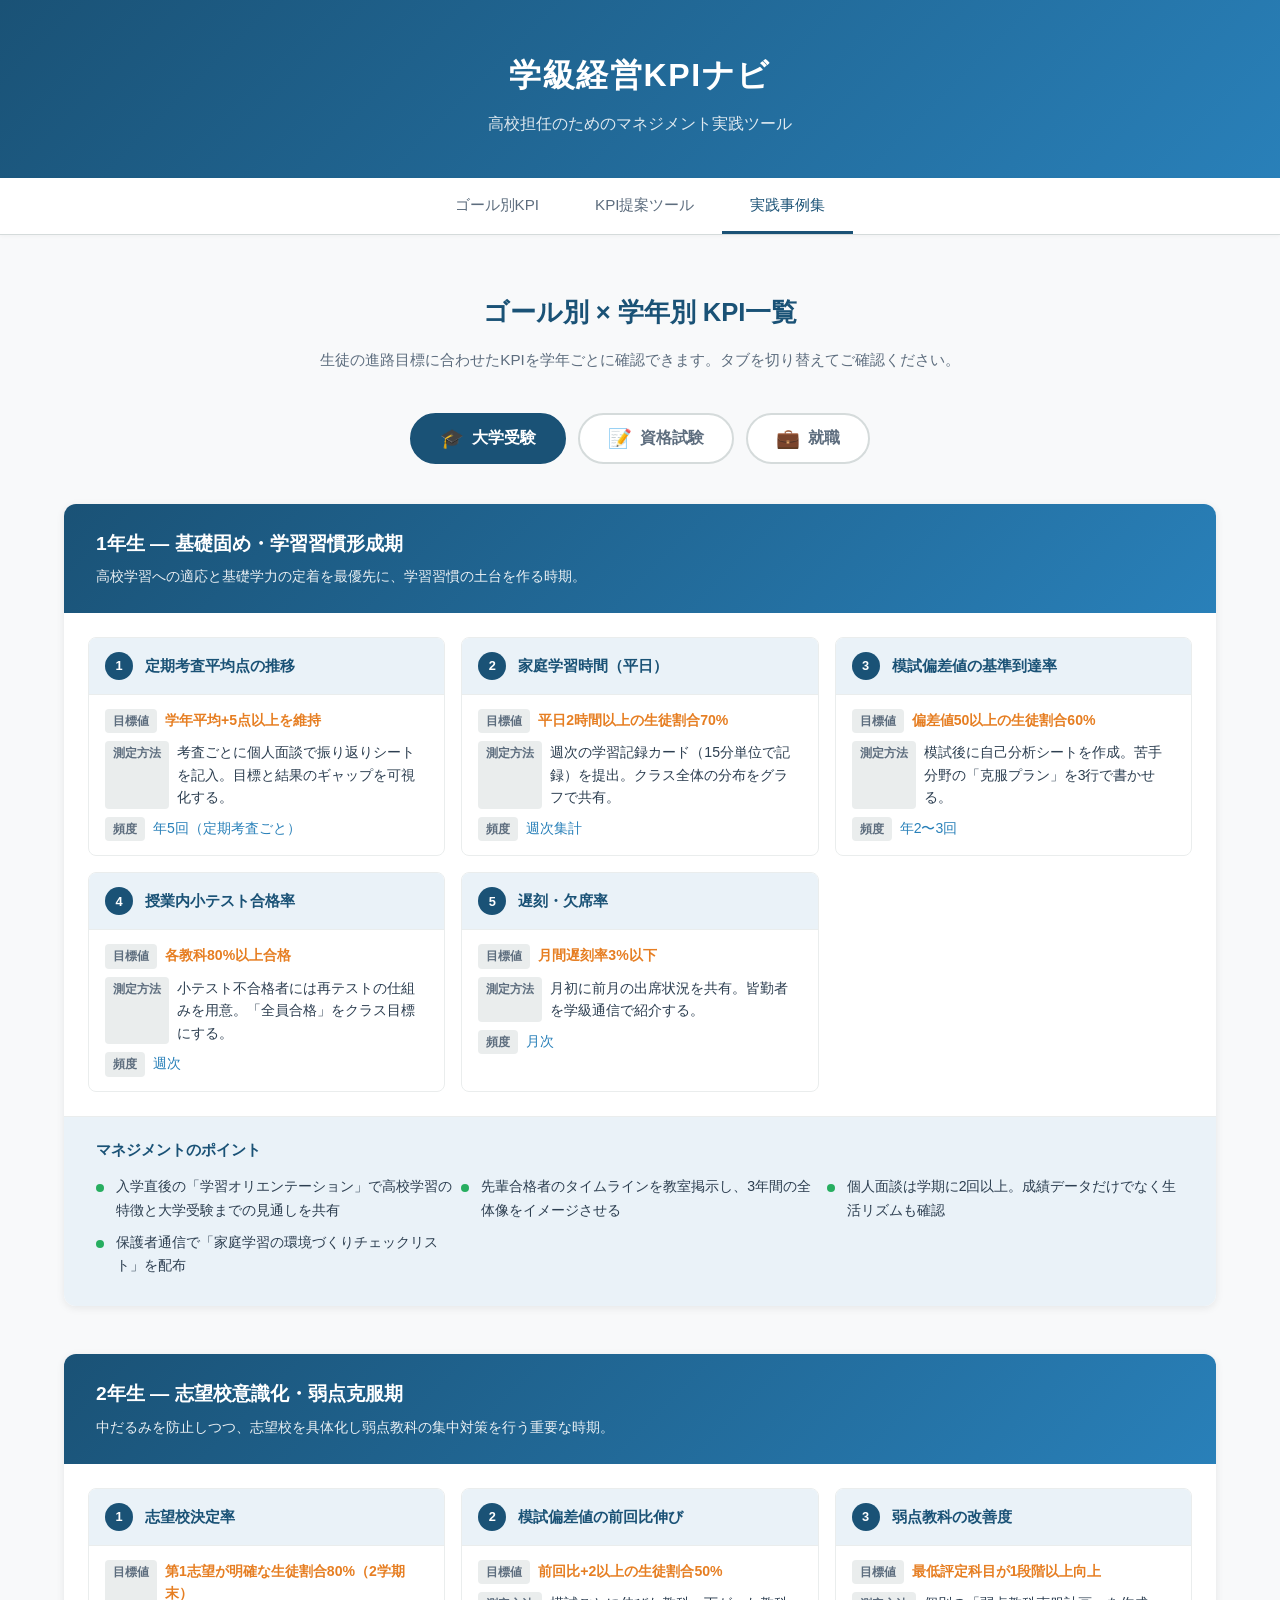
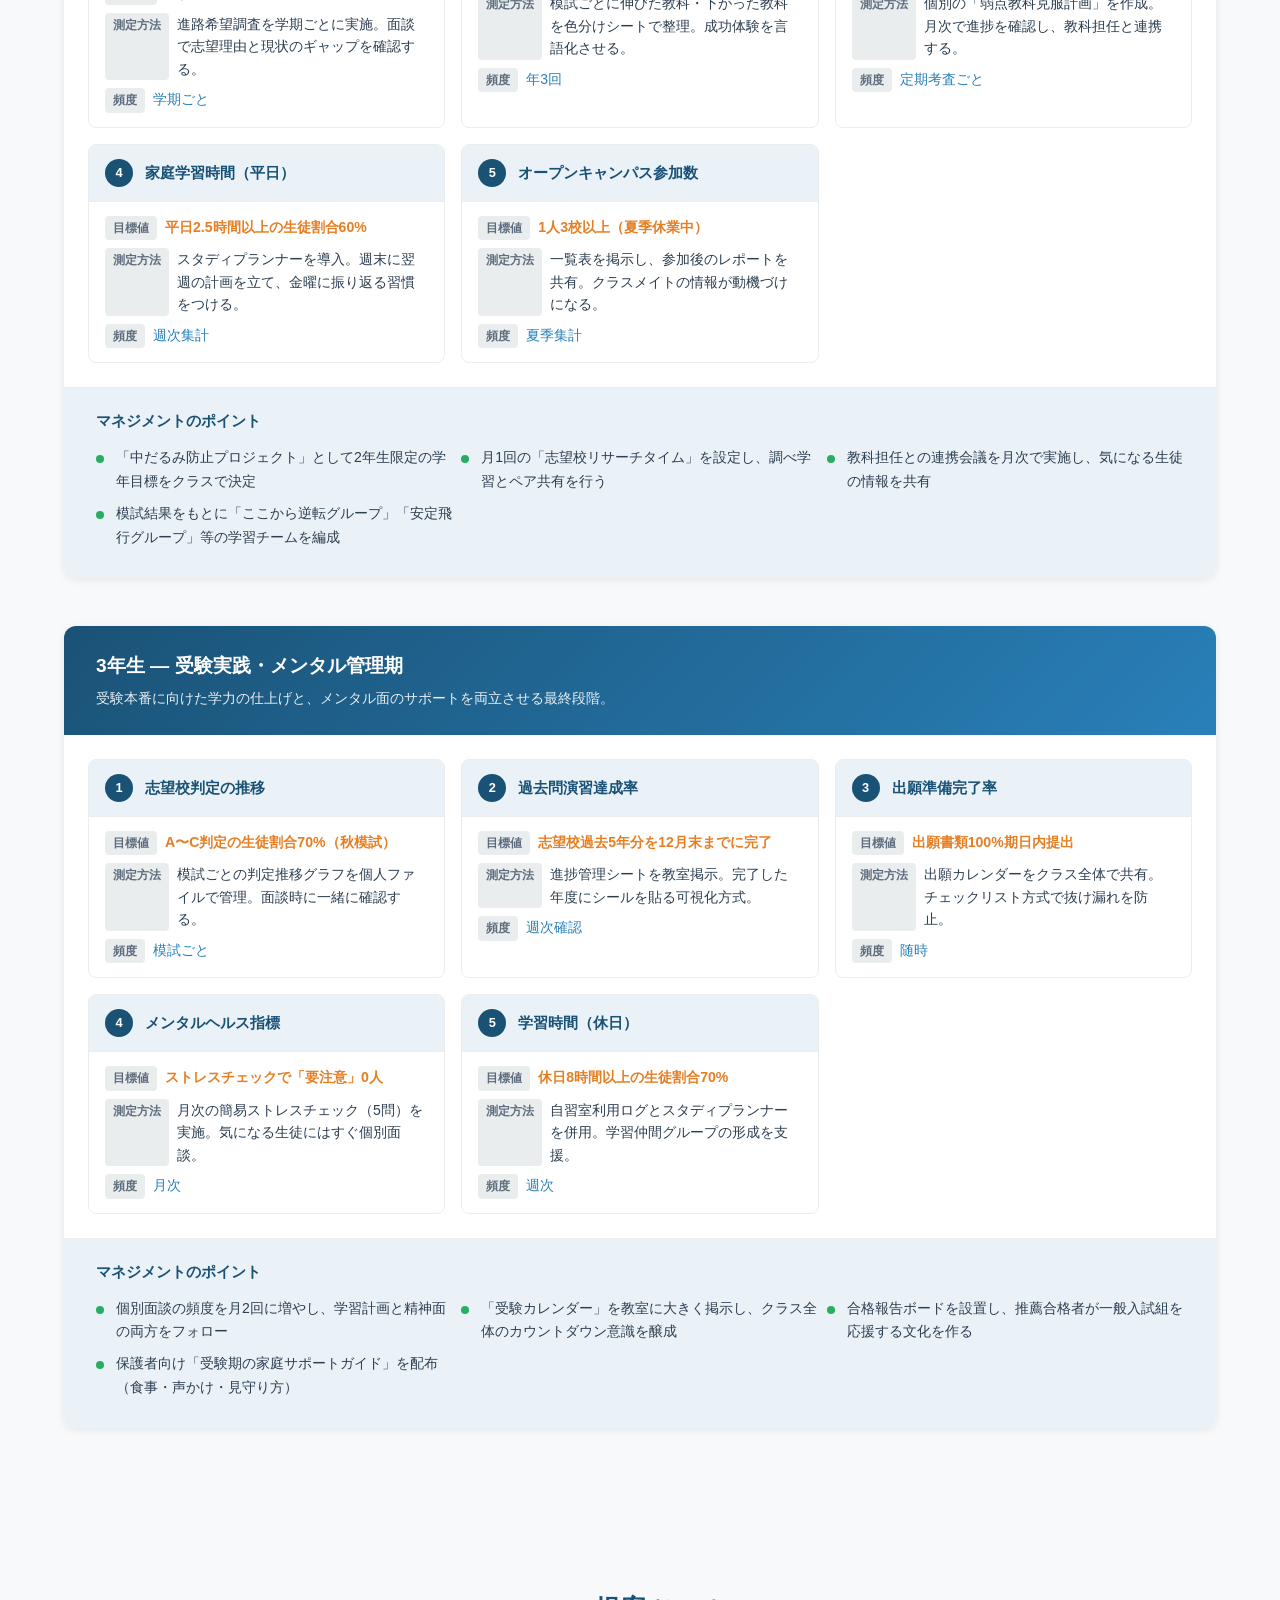
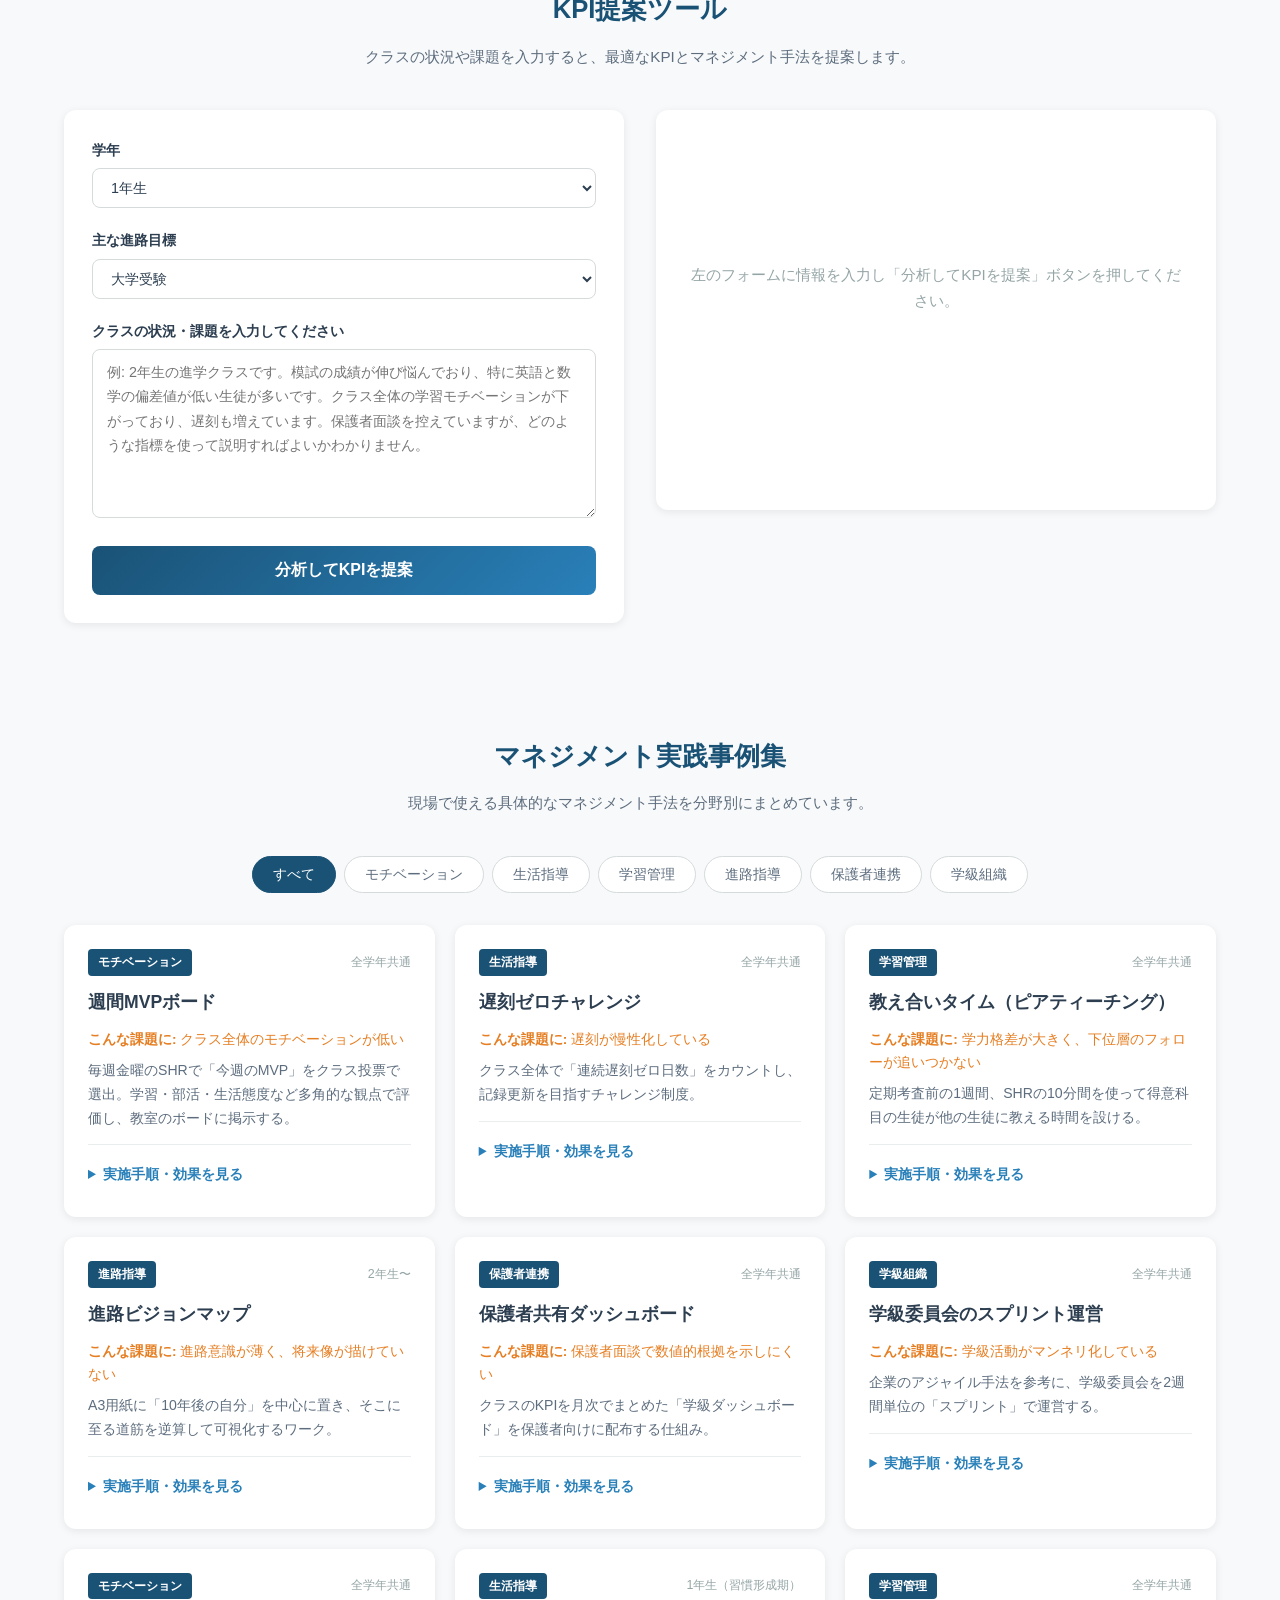
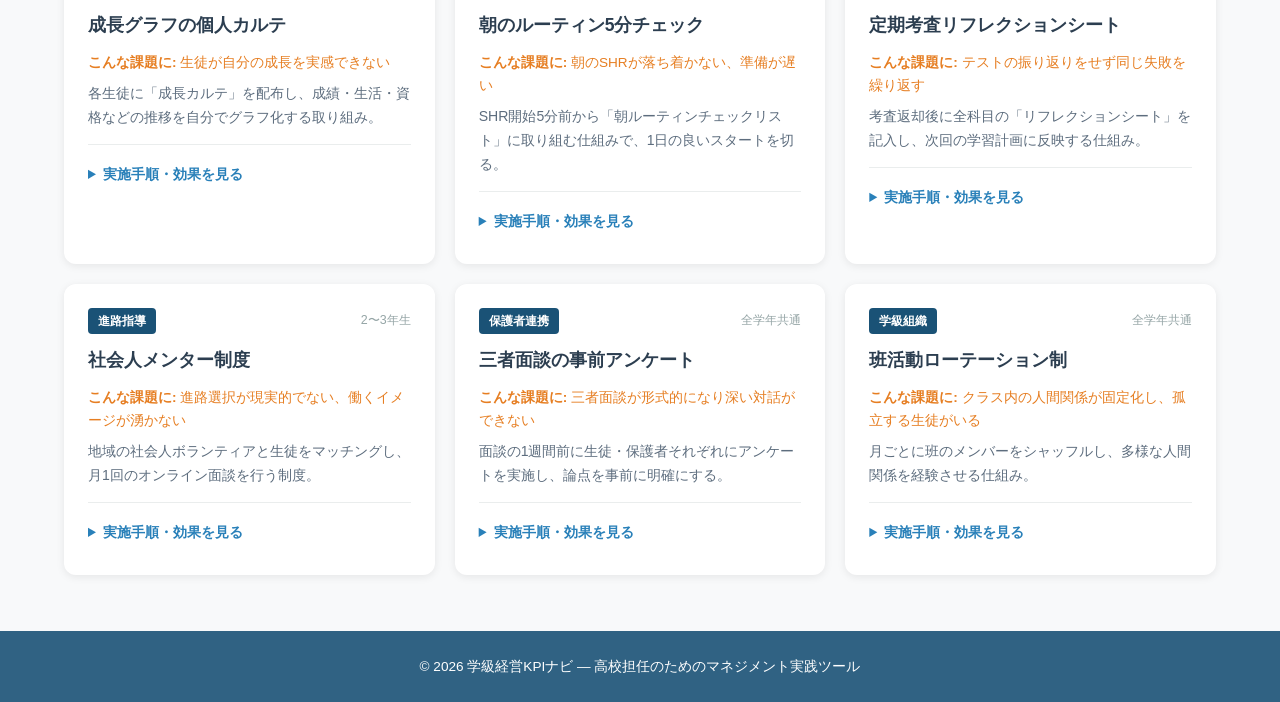
==== index.html @ ea3e335e "Add classroom management KPI navigation site Build a complete single-page application for high schoo" ====
<!DOCTYPE html>
<html lang="ja">
<head>
  <meta charset="UTF-8">
  <meta name="viewport" content="width=device-width, initial-scale=1.0">
  <title>学級経営KPIナビ - 高校担任のためのマネジメント実践ツール</title>
  <link rel="stylesheet" href="style.css">
</head>
<body>
  <!-- ヘッダー -->
  <header class="header">
    <div class="container">
      <h1 class="header-title">学級経営KPIナビ</h1>
      <p class="header-sub">高校担任のためのマネジメント実践ツール</p>
    </div>
  </header>

  <!-- ナビゲーション -->
  <nav class="nav">
    <div class="container">
      <ul class="nav-list">
        <li><a href="#kpi-section" class="nav-link active" data-section="kpi-section">ゴール別KPI</a></li>
        <li><a href="#analyzer-section" class="nav-link" data-section="analyzer-section">KPI提案ツール</a></li>
        <li><a href="#practices-section" class="nav-link" data-section="practices-section">実践事例集</a></li>
      </ul>
    </div>
  </nav>

  <main class="main container">

    <!-- ===== セクション1: ゴール別KPI ===== -->
    <section id="kpi-section" class="section">
      <h2 class="section-title">ゴール別 × 学年別 KPI一覧</h2>
      <p class="section-desc">生徒の進路目標に合わせたKPIを学年ごとに確認できます。タブを切り替えてご確認ください。</p>

      <!-- ゴール選択タブ -->
      <div class="goal-tabs">
        <button class="goal-tab active" data-goal="university">
          <span class="goal-icon">🎓</span>大学受験
        </button>
        <button class="goal-tab" data-goal="qualification">
          <span class="goal-icon">📝</span>資格試験
        </button>
        <button class="goal-tab" data-goal="employment">
          <span class="goal-icon">💼</span>就職
        </button>
      </div>

      <!-- KPIカード表示エリア -->
      <div id="kpi-display" class="kpi-display">
        <!-- JSで動的に生成 -->
      </div>
    </section>

    <!-- ===== セクション2: KPI提案ツール ===== -->
    <section id="analyzer-section" class="section">
      <h2 class="section-title">KPI提案ツール</h2>
      <p class="section-desc">クラスの状況や課題を入力すると、最適なKPIとマネジメント手法を提案します。</p>

      <div class="analyzer-layout">
        <div class="analyzer-input-area">
          <div class="form-group">
            <label for="grade-select">学年</label>
            <select id="grade-select">
              <option value="1">1年生</option>
              <option value="2">2年生</option>
              <option value="3">3年生</option>
            </select>
          </div>
          <div class="form-group">
            <label for="goal-select">主な進路目標</label>
            <select id="goal-select">
              <option value="university">大学受験</option>
              <option value="qualification">資格試験</option>
              <option value="employment">就職</option>
              <option value="mixed">混合クラス</option>
            </select>
          </div>
          <div class="form-group">
            <label for="situation-input">クラスの状況・課題を入力してください</label>
            <textarea id="situation-input" rows="6" placeholder="例: 2年生の進学クラスです。模試の成績が伸び悩んでおり、特に英語と数学の偏差値が低い生徒が多いです。クラス全体の学習モチベーションが下がっており、遅刻も増えています。保護者面談を控えていますが、どのような指標を使って説明すればよいかわかりません。"></textarea>
          </div>
          <button id="analyze-btn" class="btn-primary">分析してKPIを提案</button>
        </div>

        <div class="analyzer-result-area" id="analyzer-result">
          <div class="result-placeholder">
            <p>左のフォームに情報を入力し「分析してKPIを提案」ボタンを押してください。</p>
          </div>
        </div>
      </div>
    </section>

    <!-- ===== セクション3: 実践事例集 ===== -->
    <section id="practices-section" class="section">
      <h2 class="section-title">マネジメント実践事例集</h2>
      <p class="section-desc">現場で使える具体的なマネジメント手法を分野別にまとめています。</p>

      <div class="practice-filter">
        <button class="filter-btn active" data-category="all">すべて</button>
        <button class="filter-btn" data-category="motivation">モチベーション</button>
        <button class="filter-btn" data-category="discipline">生活指導</button>
        <button class="filter-btn" data-category="academic">学習管理</button>
        <button class="filter-btn" data-category="career">進路指導</button>
        <button class="filter-btn" data-category="parent">保護者連携</button>
        <button class="filter-btn" data-category="team">学級組織</button>
      </div>

      <div id="practices-display" class="practices-grid">
        <!-- JSで動的に生成 -->
      </div>
    </section>

  </main>

  <!-- フッター -->
  <footer class="footer">
    <div class="container">
      <p>&copy; 2026 学級経営KPIナビ ― 高校担任のためのマネジメント実践ツール</p>
    </div>
  </footer>

  <script src="data.js"></script>
  <script src="app.js"></script>
</body>
</html>
---- style.css ----
/* =============================================================
   学級経営KPIナビ - スタイルシート
   ============================================================= */

/* ----- リセット & ベース ----- */
*, *::before, *::after {
  margin: 0;
  padding: 0;
  box-sizing: border-box;
}

:root {
  --primary: #1a5276;
  --primary-light: #2980b9;
  --primary-lighter: #d4e6f1;
  --primary-bg: #eaf2f8;
  --accent: #e67e22;
  --accent-light: #f39c12;
  --success: #27ae60;
  --success-light: #d5f5e3;
  --warning: #f39c12;
  --danger: #e74c3c;
  --text: #2c3e50;
  --text-light: #5d6d7e;
  --text-muted: #95a5a6;
  --bg: #f8f9fa;
  --white: #ffffff;
  --border: #d5dbdb;
  --border-light: #eaeded;
  --shadow: 0 2px 8px rgba(0, 0, 0, 0.08);
  --shadow-md: 0 4px 16px rgba(0, 0, 0, 0.1);
  --shadow-lg: 0 8px 32px rgba(0, 0, 0, 0.12);
  --radius: 8px;
  --radius-lg: 12px;
  --transition: 0.2s ease;
}

html {
  scroll-behavior: smooth;
  font-size: 16px;
}

body {
  font-family: "Hiragino Kaku Gothic ProN", "Noto Sans JP", "Yu Gothic", "Meiryo", sans-serif;
  color: var(--text);
  background: var(--bg);
  line-height: 1.7;
  -webkit-font-smoothing: antialiased;
}

.container {
  max-width: 1200px;
  margin: 0 auto;
  padding: 0 24px;
}


/* ----- ヘッダー ----- */
.header {
  background: linear-gradient(135deg, var(--primary) 0%, var(--primary-light) 100%);
  color: var(--white);
  padding: 48px 0 40px;
  text-align: center;
}

.header-title {
  font-size: 2rem;
  font-weight: 700;
  letter-spacing: 0.05em;
  margin-bottom: 8px;
}

.header-sub {
  font-size: 1rem;
  opacity: 0.85;
  font-weight: 400;
}


/* ----- ナビゲーション ----- */
.nav {
  background: var(--white);
  border-bottom: 1px solid var(--border);
  position: sticky;
  top: 0;
  z-index: 100;
  box-shadow: 0 1px 4px rgba(0, 0, 0, 0.04);
}

.nav-list {
  display: flex;
  list-style: none;
  gap: 0;
  justify-content: center;
}

.nav-link {
  display: block;
  padding: 14px 28px;
  text-decoration: none;
  color: var(--text-light);
  font-size: 0.95rem;
  font-weight: 500;
  border-bottom: 3px solid transparent;
  transition: var(--transition);
}

.nav-link:hover {
  color: var(--primary);
  background: var(--primary-bg);
}

.nav-link.active {
  color: var(--primary);
  border-bottom-color: var(--primary);
}


/* ----- セクション共通 ----- */
.section {
  padding: 56px 0;
}

.section-title {
  font-size: 1.6rem;
  font-weight: 700;
  color: var(--primary);
  margin-bottom: 12px;
  text-align: center;
}

.section-desc {
  color: var(--text-light);
  text-align: center;
  margin-bottom: 40px;
  font-size: 0.95rem;
}


/* ----- ゴール選択タブ ----- */
.goal-tabs {
  display: flex;
  gap: 12px;
  justify-content: center;
  margin-bottom: 40px;
  flex-wrap: wrap;
}

.goal-tab {
  display: flex;
  align-items: center;
  gap: 8px;
  padding: 12px 28px;
  border: 2px solid var(--border);
  border-radius: 50px;
  background: var(--white);
  color: var(--text-light);
  font-size: 1rem;
  font-weight: 600;
  cursor: pointer;
  transition: var(--transition);
}

.goal-tab:hover {
  border-color: var(--primary-light);
  color: var(--primary);
  background: var(--primary-bg);
}

.goal-tab.active {
  border-color: var(--primary);
  background: var(--primary);
  color: var(--white);
}

.goal-icon {
  font-size: 1.2rem;
}


/* ----- 学年ブロック ----- */
.grade-block {
  margin-bottom: 48px;
  background: var(--white);
  border-radius: var(--radius-lg);
  box-shadow: var(--shadow);
  overflow: hidden;
}

.grade-header {
  background: linear-gradient(135deg, var(--primary) 0%, var(--primary-light) 100%);
  color: var(--white);
  padding: 24px 32px;
}

.grade-title {
  font-size: 1.2rem;
  font-weight: 700;
  margin-bottom: 4px;
}

.grade-overview {
  font-size: 0.9rem;
  opacity: 0.9;
}


/* ----- KPIカード ----- */
.kpi-cards {
  display: grid;
  grid-template-columns: repeat(auto-fill, minmax(340px, 1fr));
  gap: 16px;
  padding: 24px;
}

.kpi-card {
  border: 1px solid var(--border-light);
  border-radius: var(--radius);
  overflow: hidden;
  transition: var(--transition);
  animation: fadeInUp 0.3s ease forwards;
  opacity: 0;
}

@keyframes fadeInUp {
  from {
    opacity: 0;
    transform: translateY(12px);
  }
  to {
    opacity: 1;
    transform: translateY(0);
  }
}

.kpi-card:hover {
  box-shadow: var(--shadow-md);
  border-color: var(--primary-lighter);
}

.kpi-card-header {
  display: flex;
  align-items: center;
  gap: 12px;
  padding: 14px 16px;
  background: var(--primary-bg);
  border-bottom: 1px solid var(--border-light);
}

.kpi-number {
  display: flex;
  align-items: center;
  justify-content: center;
  width: 28px;
  height: 28px;
  border-radius: 50%;
  background: var(--primary);
  color: var(--white);
  font-size: 0.8rem;
  font-weight: 700;
  flex-shrink: 0;
}

.kpi-name {
  font-size: 0.95rem;
  font-weight: 600;
  color: var(--primary);
}

.kpi-card-body {
  padding: 14px 16px;
}

.kpi-detail {
  display: flex;
  gap: 8px;
  margin-bottom: 8px;
  font-size: 0.88rem;
  line-height: 1.6;
}

.kpi-detail:last-child {
  margin-bottom: 0;
}

.kpi-label {
  flex-shrink: 0;
  display: inline-block;
  padding: 1px 8px;
  border-radius: 4px;
  background: var(--border-light);
  color: var(--text-light);
  font-size: 0.78rem;
  font-weight: 600;
  line-height: 1.8;
}

.kpi-value {
  color: var(--text);
}

.kpi-value.target {
  color: var(--accent);
  font-weight: 600;
}

.kpi-value.freq {
  color: var(--primary-light);
  font-weight: 500;
}


/* ----- マネジメントのポイント ----- */
.management-tips {
  padding: 20px 32px 28px;
  background: var(--primary-bg);
  border-top: 1px solid var(--border-light);
}

.tips-title {
  font-size: 0.95rem;
  font-weight: 700;
  color: var(--primary);
  margin-bottom: 12px;
}

.tips-list {
  list-style: none;
  display: grid;
  grid-template-columns: repeat(auto-fill, minmax(300px, 1fr));
  gap: 8px;
}

.tips-list li {
  position: relative;
  padding-left: 20px;
  font-size: 0.88rem;
  color: var(--text);
  line-height: 1.7;
}

.tips-list li::before {
  content: "";
  position: absolute;
  left: 0;
  top: 9px;
  width: 8px;
  height: 8px;
  border-radius: 50%;
  background: var(--success);
}


/* ----- KPI提案ツール ----- */
.analyzer-layout {
  display: grid;
  grid-template-columns: 1fr 1fr;
  gap: 32px;
  align-items: start;
}

.analyzer-input-area {
  background: var(--white);
  border-radius: var(--radius-lg);
  box-shadow: var(--shadow);
  padding: 28px;
}

.form-group {
  margin-bottom: 20px;
}

.form-group label {
  display: block;
  font-size: 0.9rem;
  font-weight: 600;
  color: var(--text);
  margin-bottom: 6px;
}

.form-group select,
.form-group textarea {
  width: 100%;
  padding: 10px 14px;
  border: 1px solid var(--border);
  border-radius: var(--radius);
  font-size: 0.9rem;
  font-family: inherit;
  color: var(--text);
  background: var(--white);
  transition: var(--transition);
}

.form-group select:focus,
.form-group textarea:focus {
  outline: none;
  border-color: var(--primary-light);
  box-shadow: 0 0 0 3px rgba(41, 128, 185, 0.15);
}

.form-group textarea {
  resize: vertical;
  line-height: 1.7;
}

.btn-primary {
  display: inline-flex;
  align-items: center;
  justify-content: center;
  width: 100%;
  padding: 14px 24px;
  background: linear-gradient(135deg, var(--primary) 0%, var(--primary-light) 100%);
  color: var(--white);
  border: none;
  border-radius: var(--radius);
  font-size: 1rem;
  font-weight: 600;
  cursor: pointer;
  transition: var(--transition);
}

.btn-primary:hover {
  opacity: 0.9;
  box-shadow: var(--shadow-md);
}

.btn-primary:active {
  transform: scale(0.98);
}


/* ----- 分析結果 ----- */
.analyzer-result-area {
  background: var(--white);
  border-radius: var(--radius-lg);
  box-shadow: var(--shadow);
  padding: 28px;
  min-height: 400px;
}

.result-placeholder {
  display: flex;
  align-items: center;
  justify-content: center;
  height: 300px;
  color: var(--text-muted);
  text-align: center;
  font-size: 0.95rem;
}

.result-error {
  color: var(--danger);
  text-align: center;
  padding: 40px 0;
  font-weight: 500;
}

.result-header {
  margin-bottom: 24px;
}

.result-header h3 {
  font-size: 1.2rem;
  color: var(--primary);
  margin-bottom: 8px;
}

.result-meta {
  display: flex;
  gap: 8px;
}

.meta-badge {
  display: inline-block;
  padding: 4px 12px;
  border-radius: 20px;
  background: var(--primary-bg);
  color: var(--primary);
  font-size: 0.8rem;
  font-weight: 600;
}

.detected-issues {
  margin-bottom: 28px;
}

.detected-issues h4 {
  font-size: 0.9rem;
  font-weight: 600;
  color: var(--text);
  margin-bottom: 10px;
}

.issue-tags {
  display: flex;
  flex-wrap: wrap;
  gap: 8px;
}

.issue-tag {
  display: inline-block;
  padding: 6px 14px;
  border-radius: 20px;
  background: var(--accent);
  color: var(--white);
  font-size: 0.82rem;
  font-weight: 600;
}

.suggestion-block {
  margin-bottom: 28px;
  padding-bottom: 24px;
  border-bottom: 1px solid var(--border-light);
}

.suggestion-block:last-of-type {
  border-bottom: none;
}

.suggestion-category {
  font-size: 1rem;
  font-weight: 700;
  color: var(--primary);
  margin-bottom: 16px;
  padding-left: 12px;
  border-left: 4px solid var(--accent);
}

.suggestion-section {
  margin-bottom: 16px;
}

.suggestion-section h5 {
  font-size: 0.88rem;
  font-weight: 600;
  color: var(--text-light);
  margin-bottom: 10px;
}

.suggested-kpis {
  display: flex;
  flex-direction: column;
  gap: 10px;
}

.suggested-kpi {
  padding: 12px 14px;
  background: var(--primary-bg);
  border-radius: var(--radius);
  border-left: 3px solid var(--primary-light);
}

.suggested-kpi-name {
  font-size: 0.9rem;
  font-weight: 600;
  color: var(--primary);
  margin-bottom: 4px;
}

.suggested-kpi-detail {
  font-size: 0.82rem;
  color: var(--text);
  line-height: 1.6;
}

.skpi-label {
  color: var(--text-muted);
  font-weight: 500;
}

.suggested-methods {
  display: flex;
  flex-direction: column;
  gap: 10px;
}

.suggested-method {
  padding: 12px 14px;
  background: var(--success-light);
  border-radius: var(--radius);
  border-left: 3px solid var(--success);
}

.suggested-method-name {
  font-size: 0.9rem;
  font-weight: 600;
  color: var(--success);
  margin-bottom: 4px;
}

.suggested-method-desc {
  font-size: 0.82rem;
  color: var(--text);
  line-height: 1.6;
}

.goal-suggestion {
  background: #fef9e7;
  border-radius: var(--radius);
  padding: 20px;
  border-bottom: none;
}

.overall-advice {
  margin-top: 28px;
  padding: 20px;
  background: linear-gradient(135deg, var(--primary-bg) 0%, #d5f5e3 100%);
  border-radius: var(--radius);
}

.overall-advice h4 {
  font-size: 1rem;
  font-weight: 700;
  color: var(--primary);
  margin-bottom: 12px;
}

.overall-advice p {
  font-size: 0.88rem;
  color: var(--text);
  line-height: 1.8;
}


/* ----- 実践事例集 ----- */
.practice-filter {
  display: flex;
  flex-wrap: wrap;
  gap: 8px;
  justify-content: center;
  margin-bottom: 32px;
}

.filter-btn {
  padding: 8px 20px;
  border: 1px solid var(--border);
  border-radius: 20px;
  background: var(--white);
  color: var(--text-light);
  font-size: 0.88rem;
  font-weight: 500;
  cursor: pointer;
  transition: var(--transition);
}

.filter-btn:hover {
  border-color: var(--primary-light);
  color: var(--primary);
}

.filter-btn.active {
  background: var(--primary);
  color: var(--white);
  border-color: var(--primary);
}

.practices-grid {
  display: grid;
  grid-template-columns: repeat(auto-fill, minmax(360px, 1fr));
  gap: 20px;
}

.practice-card {
  background: var(--white);
  border-radius: var(--radius-lg);
  box-shadow: var(--shadow);
  padding: 24px;
  transition: var(--transition);
  animation: fadeInUp 0.3s ease forwards;
  opacity: 0;
}

.practice-card:hover {
  box-shadow: var(--shadow-md);
  transform: translateY(-2px);
}

.practice-card-top {
  display: flex;
  justify-content: space-between;
  align-items: center;
  margin-bottom: 12px;
}

.practice-category-badge {
  display: inline-block;
  padding: 3px 10px;
  border-radius: 4px;
  background: var(--primary);
  color: var(--white);
  font-size: 0.75rem;
  font-weight: 600;
}

.practice-target {
  font-size: 0.78rem;
  color: var(--text-muted);
}

.practice-title {
  font-size: 1.1rem;
  font-weight: 700;
  color: var(--text);
  margin-bottom: 10px;
}

.practice-problem {
  font-size: 0.85rem;
  color: var(--accent);
  margin-bottom: 8px;
}

.practice-desc {
  font-size: 0.88rem;
  color: var(--text-light);
  margin-bottom: 14px;
  line-height: 1.7;
}

.practice-details {
  border-top: 1px solid var(--border-light);
  padding-top: 12px;
}

.practice-details summary {
  cursor: pointer;
  font-size: 0.88rem;
  font-weight: 600;
  color: var(--primary-light);
  padding: 6px 0;
  transition: var(--transition);
}

.practice-details summary:hover {
  color: var(--primary);
}

.practice-details[open] summary {
  margin-bottom: 14px;
}

.practice-steps,
.practice-effect,
.practice-kpi-link {
  margin-bottom: 14px;
}

.practice-steps h5,
.practice-effect h5,
.practice-kpi-link h5 {
  font-size: 0.82rem;
  font-weight: 600;
  color: var(--text);
  margin-bottom: 6px;
}

.practice-steps ol {
  padding-left: 20px;
  font-size: 0.85rem;
  color: var(--text);
  line-height: 1.8;
}

.practice-effect p,
.practice-kpi-link p {
  font-size: 0.85rem;
  color: var(--text-light);
  line-height: 1.7;
}

.no-results {
  text-align: center;
  color: var(--text-muted);
  padding: 40px 0;
  grid-column: 1 / -1;
}


/* ----- フッター ----- */
.footer {
  background: var(--primary);
  color: var(--white);
  text-align: center;
  padding: 24px 0;
  font-size: 0.85rem;
  opacity: 0.9;
}


/* ----- レスポンシブ ----- */
@media (max-width: 900px) {
  .analyzer-layout {
    grid-template-columns: 1fr;
  }

  .kpi-cards {
    grid-template-columns: 1fr;
  }

  .practices-grid {
    grid-template-columns: 1fr;
  }

  .tips-list {
    grid-template-columns: 1fr;
  }
}

@media (max-width: 600px) {
  .header {
    padding: 32px 0 28px;
  }

  .header-title {
    font-size: 1.5rem;
  }

  .nav-link {
    padding: 12px 16px;
    font-size: 0.85rem;
  }

  .section {
    padding: 36px 0;
  }

  .section-title {
    font-size: 1.3rem;
  }

  .goal-tab {
    padding: 10px 18px;
    font-size: 0.9rem;
  }

  .grade-header {
    padding: 18px 20px;
  }

  .kpi-cards {
    padding: 16px;
  }

  .management-tips {
    padding: 16px 20px 20px;
  }

  .analyzer-input-area,
  .analyzer-result-area {
    padding: 20px;
  }

  .practice-card {
    padding: 18px;
  }
}
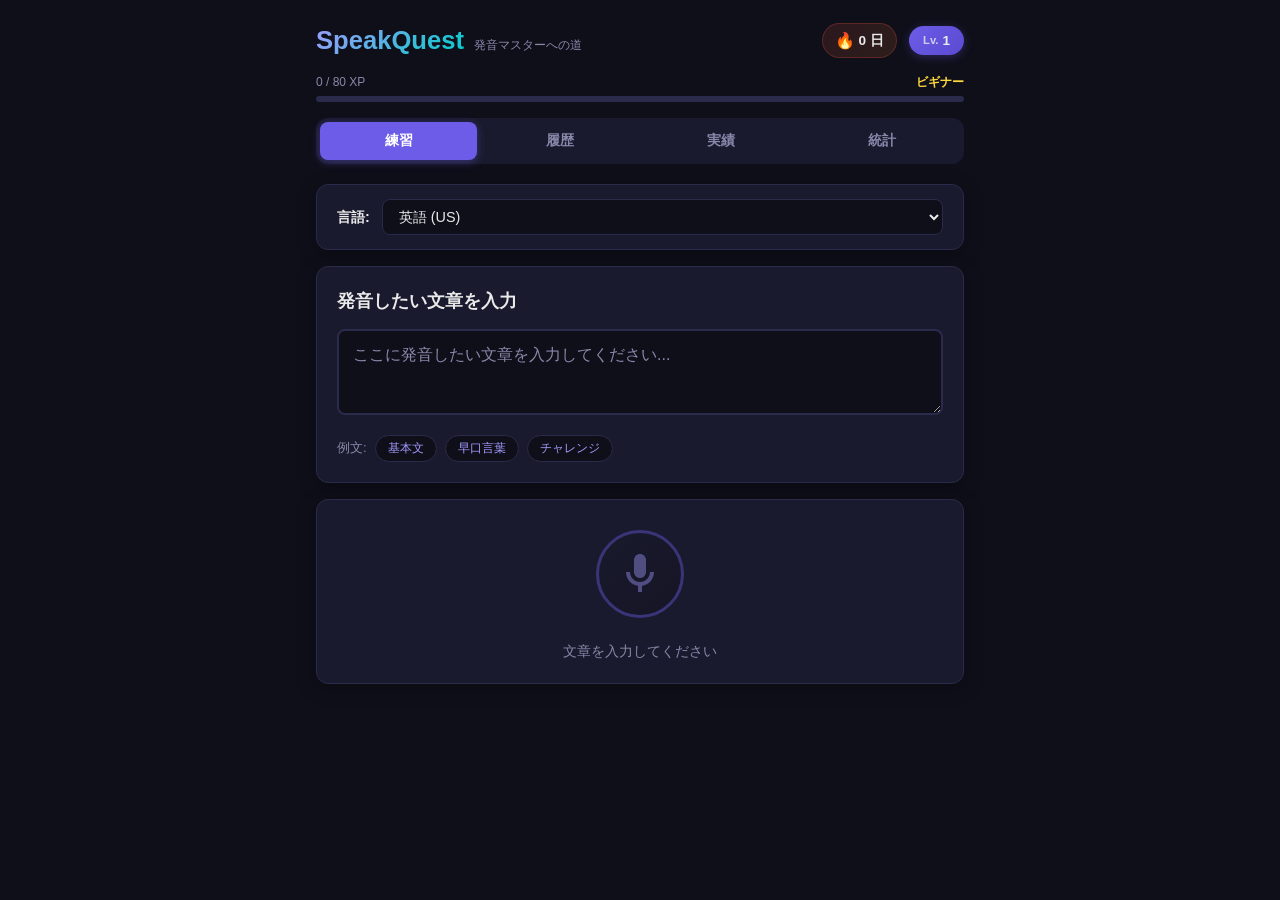
==== commit f358c4b8: "Add SpeakQuest pronunciation checker app Web Speech API-based pronunciation practice tool with: - Te" ====
--- a/index.html
+++ b/index.html
@@ -3,124 +3,220 @@
 <head>
   <meta charset="UTF-8">
   <meta name="viewport" content="width=device-width, initial-scale=1.0">
-  <title>学級経営KPIナビ - 高校担任のためのマネジメント実践ツール</title>
+  <title>SpeakQuest - 発音チェッカー</title>
   <link rel="stylesheet" href="style.css">
 </head>
 <body>
-  <!-- ヘッダー -->
-  <header class="header">
-    <div class="container">
-      <h1 class="header-title">学級経営KPIナビ</h1>
-      <p class="header-sub">高校担任のためのマネジメント実践ツール</p>
+  <div id="app">
+    <!-- Header -->
+    <header id="header">
+      <div class="header-left">
+        <h1 class="logo">SpeakQuest</h1>
+        <span class="tagline">発音マスターへの道</span>
+      </div>
+      <div class="header-right">
+        <div class="streak-badge" id="streakBadge" title="連続練習日数">
+          <span class="streak-icon">&#x1f525;</span>
+          <span id="streakCount">0</span>日
+        </div>
+        <div class="level-badge" id="levelBadge">
+          <div class="level-icon">Lv.</div>
+          <span id="levelNum">1</span>
+        </div>
+      </div>
+    </header>
+
+    <!-- XP Bar -->
+    <div class="xp-bar-container">
+      <div class="xp-info">
+        <span id="xpText">0 / 100 XP</span>
+        <span id="levelTitle" class="level-title">ビギナー</span>
+      </div>
+      <div class="xp-bar">
+        <div class="xp-fill" id="xpFill" style="width: 0%"></div>
+      </div>
     </div>
-  </header>
-
-  <!-- ナビゲーション -->
-  <nav class="nav">
-    <div class="container">
-      <ul class="nav-list">
-        <li><a href="#kpi-section" class="nav-link active" data-section="kpi-section">ゴール別KPI</a></li>
-        <li><a href="#analyzer-section" class="nav-link" data-section="analyzer-section">KPI提案ツール</a></li>
-        <li><a href="#practices-section" class="nav-link" data-section="practices-section">実践事例集</a></li>
-      </ul>
+
+    <!-- Navigation Tabs -->
+    <nav class="tabs">
+      <button class="tab active" data-tab="practice">練習</button>
+      <button class="tab" data-tab="history">履歴</button>
+      <button class="tab" data-tab="achievements">実績</button>
+      <button class="tab" data-tab="stats">統計</button>
+    </nav>
+
+    <!-- Practice Tab -->
+    <section id="practiceTab" class="tab-content active">
+      <!-- Language Selection -->
+      <div class="card language-select">
+        <label for="langSelect">言語:</label>
+        <select id="langSelect">
+          <option value="en-US">英語 (US)</option>
+          <option value="en-GB">英語 (UK)</option>
+          <option value="ja-JP">日本語</option>
+          <option value="zh-CN">中国語 (簡体字)</option>
+          <option value="ko-KR">韓国語</option>
+          <option value="fr-FR">フランス語</option>
+          <option value="de-DE">ドイツ語</option>
+          <option value="es-ES">スペイン語</option>
+        </select>
+      </div>
+
+      <!-- Text Input -->
+      <div class="card input-section">
+        <h2>発音したい文章を入力</h2>
+        <textarea id="targetText" placeholder="ここに発音したい文章を入力してください..." rows="3"></textarea>
+        <div class="sample-sentences">
+          <span class="sample-label">例文:</span>
+          <button class="sample-btn" data-text="The quick brown fox jumps over the lazy dog.">基本文</button>
+          <button class="sample-btn" data-text="She sells seashells by the seashore.">早口言葉</button>
+          <button class="sample-btn" data-text="How much wood would a woodchuck chuck if a woodchuck could chuck wood?">チャレンジ</button>
+        </div>
+      </div>
+
+      <!-- Recording Section -->
+      <div class="card recording-section">
+        <div class="mic-container">
+          <button id="recordBtn" class="record-btn" disabled>
+            <svg class="mic-icon" viewBox="0 0 24 24" width="48" height="48">
+              <path d="M12 14c1.66 0 3-1.34 3-3V5c0-1.66-1.34-3-3-3S9 3.34 9 5v6c0 1.66 1.34 3 3 3z" fill="currentColor"/>
+              <path d="M17 11c0 2.76-2.24 5-5 5s-5-2.24-5-5H5c0 3.53 2.61 6.43 6 6.92V21h2v-3.08c3.39-.49 6-3.39 6-6.92h-2z" fill="currentColor"/>
+            </svg>
+          </button>
+          <div class="pulse-ring" id="pulseRing"></div>
+        </div>
+        <p id="recordStatus" class="record-status">文章を入力してください</p>
+        <div class="recognized-text" id="recognizedContainer" style="display:none;">
+          <h3>認識された音声:</h3>
+          <p id="recognizedText"></p>
+        </div>
+      </div>
+
+      <!-- Results Section -->
+      <div class="card results-section" id="resultsSection" style="display:none;">
+        <h2>分析結果</h2>
+
+        <!-- Score Circle -->
+        <div class="score-container">
+          <div class="score-circle" id="scoreCircle">
+            <svg viewBox="0 0 120 120">
+              <circle class="score-bg" cx="60" cy="60" r="54" />
+              <circle class="score-fill" id="scoreFill" cx="60" cy="60" r="54" />
+            </svg>
+            <div class="score-text">
+              <span class="score-number" id="scoreNumber">0</span>
+              <span class="score-percent">%</span>
+            </div>
+          </div>
+          <div class="score-label" id="scoreLabel">--</div>
+        </div>
+
+        <!-- XP Gained -->
+        <div class="xp-gained" id="xpGained" style="display:none;">
+          <span class="xp-gained-text">+<span id="xpGainedAmount">0</span> XP</span>
+        </div>
+
+        <!-- Word-by-word Analysis -->
+        <div class="word-analysis">
+          <h3>単語別分析</h3>
+          <div id="wordAnalysis" class="word-grid"></div>
+        </div>
+
+        <!-- Feedback -->
+        <div class="feedback" id="feedback"></div>
+
+        <!-- Retry Button -->
+        <div class="action-buttons">
+          <button id="retryBtn" class="btn btn-primary">もう一度チャレンジ</button>
+          <button id="newTextBtn" class="btn btn-secondary">新しい文章</button>
+        </div>
+      </div>
+    </section>
+
+    <!-- History Tab -->
+    <section id="historyTab" class="tab-content">
+      <div class="card">
+        <div class="history-header">
+          <h2>練習履歴</h2>
+          <button id="clearHistoryBtn" class="btn btn-small btn-danger">全削除</button>
+        </div>
+        <div id="historyList" class="history-list">
+          <p class="empty-message">まだ練習履歴がありません</p>
+        </div>
+      </div>
+    </section>
+
+    <!-- Achievements Tab -->
+    <section id="achievementsTab" class="tab-content">
+      <div class="card">
+        <h2>実績</h2>
+        <div id="achievementsList" class="achievements-grid"></div>
+      </div>
+    </section>
+
+    <!-- Stats Tab -->
+    <section id="statsTab" class="tab-content">
+      <div class="card">
+        <h2>統計データ</h2>
+        <div class="stats-grid">
+          <div class="stat-card">
+            <div class="stat-value" id="totalPractices">0</div>
+            <div class="stat-label">総練習回数</div>
+          </div>
+          <div class="stat-card">
+            <div class="stat-value" id="avgScore">0%</div>
+            <div class="stat-label">平均スコア</div>
+          </div>
+          <div class="stat-card">
+            <div class="stat-value" id="bestScore">0%</div>
+            <div class="stat-label">最高スコア</div>
+          </div>
+          <div class="stat-card">
+            <div class="stat-value" id="totalXp">0</div>
+            <div class="stat-label">総獲得XP</div>
+          </div>
+          <div class="stat-card">
+            <div class="stat-value" id="maxStreak">0日</div>
+            <div class="stat-label">最長連続記録</div>
+          </div>
+          <div class="stat-card">
+            <div class="stat-value" id="perfectCount">0</div>
+            <div class="stat-label">パーフェクト回数</div>
+          </div>
+        </div>
+        <div class="score-distribution">
+          <h3>スコア分布</h3>
+          <div id="scoreChart" class="score-chart"></div>
+        </div>
+      </div>
+    </section>
+
+    <!-- Level Up Modal -->
+    <div class="modal-overlay" id="levelUpModal" style="display:none;">
+      <div class="modal level-up-modal">
+        <div class="confetti" id="confetti"></div>
+        <h2>レベルアップ!</h2>
+        <div class="new-level" id="newLevelDisplay">Lv. 2</div>
+        <div class="new-title" id="newTitleDisplay">ルーキー</div>
+        <button class="btn btn-primary" id="closeLevelUp">OK</button>
+      </div>
     </div>
-  </nav>
-
-  <main class="main container">
-
-    <!-- ===== セクション1: ゴール別KPI ===== -->
-    <section id="kpi-section" class="section">
-      <h2 class="section-title">ゴール別 × 学年別 KPI一覧</h2>
-      <p class="section-desc">生徒の進路目標に合わせたKPIを学年ごとに確認できます。タブを切り替えてご確認ください。</p>
-
-      <!-- ゴール選択タブ -->
-      <div class="goal-tabs">
-        <button class="goal-tab active" data-goal="university">
-          <span class="goal-icon">🎓</span>大学受験
-        </button>
-        <button class="goal-tab" data-goal="qualification">
-          <span class="goal-icon">📝</span>資格試験
-        </button>
-        <button class="goal-tab" data-goal="employment">
-          <span class="goal-icon">💼</span>就職
-        </button>
-      </div>
-
-      <!-- KPIカード表示エリア -->
-      <div id="kpi-display" class="kpi-display">
-        <!-- JSで動的に生成 -->
-      </div>
-    </section>
-
-    <!-- ===== セクション2: KPI提案ツール ===== -->
-    <section id="analyzer-section" class="section">
-      <h2 class="section-title">KPI提案ツール</h2>
-      <p class="section-desc">クラスの状況や課題を入力すると、最適なKPIとマネジメント手法を提案します。</p>
-
-      <div class="analyzer-layout">
-        <div class="analyzer-input-area">
-          <div class="form-group">
-            <label for="grade-select">学年</label>
-            <select id="grade-select">
-              <option value="1">1年生</option>
-              <option value="2">2年生</option>
-              <option value="3">3年生</option>
-            </select>
-          </div>
-          <div class="form-group">
-            <label for="goal-select">主な進路目標</label>
-            <select id="goal-select">
-              <option value="university">大学受験</option>
-              <option value="qualification">資格試験</option>
-              <option value="employment">就職</option>
-              <option value="mixed">混合クラス</option>
-            </select>
-          </div>
-          <div class="form-group">
-            <label for="situation-input">クラスの状況・課題を入力してください</label>
-            <textarea id="situation-input" rows="6" placeholder="例: 2年生の進学クラスです。模試の成績が伸び悩んでおり、特に英語と数学の偏差値が低い生徒が多いです。クラス全体の学習モチベーションが下がっており、遅刻も増えています。保護者面談を控えていますが、どのような指標を使って説明すればよいかわかりません。"></textarea>
-          </div>
-          <button id="analyze-btn" class="btn-primary">分析してKPIを提案</button>
-        </div>
-
-        <div class="analyzer-result-area" id="analyzer-result">
-          <div class="result-placeholder">
-            <p>左のフォームに情報を入力し「分析してKPIを提案」ボタンを押してください。</p>
-          </div>
-        </div>
-      </div>
-    </section>
-
-    <!-- ===== セクション3: 実践事例集 ===== -->
-    <section id="practices-section" class="section">
-      <h2 class="section-title">マネジメント実践事例集</h2>
-      <p class="section-desc">現場で使える具体的なマネジメント手法を分野別にまとめています。</p>
-
-      <div class="practice-filter">
-        <button class="filter-btn active" data-category="all">すべて</button>
-        <button class="filter-btn" data-category="motivation">モチベーション</button>
-        <button class="filter-btn" data-category="discipline">生活指導</button>
-        <button class="filter-btn" data-category="academic">学習管理</button>
-        <button class="filter-btn" data-category="career">進路指導</button>
-        <button class="filter-btn" data-category="parent">保護者連携</button>
-        <button class="filter-btn" data-category="team">学級組織</button>
-      </div>
-
-      <div id="practices-display" class="practices-grid">
-        <!-- JSで動的に生成 -->
-      </div>
-    </section>
-
-  </main>
-
-  <!-- フッター -->
-  <footer class="footer">
-    <div class="container">
-      <p>&copy; 2026 学級経営KPIナビ ― 高校担任のためのマネジメント実践ツール</p>
+
+    <!-- Achievement Unlock Modal -->
+    <div class="modal-overlay" id="achievementModal" style="display:none;">
+      <div class="modal achievement-modal">
+        <h2>実績解除!</h2>
+        <div class="achievement-icon" id="achievementIcon"></div>
+        <div class="achievement-name" id="achievementName"></div>
+        <div class="achievement-desc" id="achievementDesc"></div>
+        <button class="btn btn-primary" id="closeAchievement">OK</button>
+      </div>
     </div>
-  </footer>
-
-  <script src="data.js"></script>
+
+    <!-- Toast Notification -->
+    <div id="toast" class="toast"></div>
+  </div>
+
   <script src="app.js"></script>
 </body>
 </html>
--- a/style.css
+++ b/style.css
@@ -1,856 +1,921 @@
-/* =============================================================
-   学級経営KPIナビ - スタイルシート
-   ============================================================= */
-
-/* ----- リセット & ベース ----- */
-*, *::before, *::after {
+/* ===== CSS Variables & Reset ===== */
+:root {
+  --primary: #6C5CE7;
+  --primary-light: #A29BFE;
+  --primary-dark: #5A4BD1;
+  --accent: #00CEC9;
+  --accent-light: #81ECEC;
+  --success: #00B894;
+  --warning: #FDCB6E;
+  --danger: #E17055;
+  --bg: #0F0F1A;
+  --bg-card: #1A1A2E;
+  --bg-card-hover: #222240;
+  --text: #EAEAEA;
+  --text-muted: #8888AA;
+  --border: #2A2A4A;
+  --xp-bar: #FFD93D;
+  --perfect: #FFD700;
+  --great: #00B894;
+  --good: #6C5CE7;
+  --ok: #FDCB6E;
+  --poor: #E17055;
+  --radius: 12px;
+  --shadow: 0 4px 20px rgba(0, 0, 0, 0.3);
+}
+
+* {
   margin: 0;
   padding: 0;
   box-sizing: border-box;
 }
 
-:root {
-  --primary: #1a5276;
-  --primary-light: #2980b9;
-  --primary-lighter: #d4e6f1;
-  --primary-bg: #eaf2f8;
-  --accent: #e67e22;
-  --accent-light: #f39c12;
-  --success: #27ae60;
-  --success-light: #d5f5e3;
-  --warning: #f39c12;
-  --danger: #e74c3c;
-  --text: #2c3e50;
-  --text-light: #5d6d7e;
-  --text-muted: #95a5a6;
-  --bg: #f8f9fa;
-  --white: #ffffff;
-  --border: #d5dbdb;
-  --border-light: #eaeded;
-  --shadow: 0 2px 8px rgba(0, 0, 0, 0.08);
-  --shadow-md: 0 4px 16px rgba(0, 0, 0, 0.1);
-  --shadow-lg: 0 8px 32px rgba(0, 0, 0, 0.12);
-  --radius: 8px;
-  --radius-lg: 12px;
-  --transition: 0.2s ease;
-}
-
-html {
-  scroll-behavior: smooth;
-  font-size: 16px;
-}
-
 body {
-  font-family: "Hiragino Kaku Gothic ProN", "Noto Sans JP", "Yu Gothic", "Meiryo", sans-serif;
+  font-family: 'Segoe UI', 'Hiragino Sans', 'Noto Sans JP', sans-serif;
+  background: var(--bg);
   color: var(--text);
+  min-height: 100vh;
+  line-height: 1.6;
+}
+
+#app {
+  max-width: 680px;
+  margin: 0 auto;
+  padding: 0 16px 40px;
+}
+
+/* ===== Header ===== */
+#header {
+  display: flex;
+  justify-content: space-between;
+  align-items: center;
+  padding: 20px 0 12px;
+}
+
+.header-left {
+  display: flex;
+  align-items: baseline;
+  gap: 10px;
+}
+
+.logo {
+  font-size: 1.6rem;
+  font-weight: 800;
+  background: linear-gradient(135deg, var(--primary-light), var(--accent));
+  -webkit-background-clip: text;
+  background-clip: text;
+  -webkit-text-fill-color: transparent;
+}
+
+.tagline {
+  font-size: 0.75rem;
+  color: var(--text-muted);
+}
+
+.header-right {
+  display: flex;
+  align-items: center;
+  gap: 12px;
+}
+
+.streak-badge {
+  display: flex;
+  align-items: center;
+  gap: 4px;
+  background: linear-gradient(135deg, #e74c3c22, #e67e2222);
+  border: 1px solid #e74c3c44;
+  padding: 4px 12px;
+  border-radius: 20px;
+  font-size: 0.85rem;
+  font-weight: 600;
+}
+
+.streak-icon {
+  font-size: 1rem;
+}
+
+.level-badge {
+  display: flex;
+  align-items: center;
+  gap: 4px;
+  background: linear-gradient(135deg, var(--primary), var(--primary-dark));
+  padding: 4px 14px;
+  border-radius: 20px;
+  font-size: 0.85rem;
+  font-weight: 700;
+  box-shadow: 0 2px 10px rgba(108, 92, 231, 0.3);
+}
+
+.level-icon {
+  font-size: 0.7rem;
+  opacity: 0.8;
+}
+
+/* ===== XP Bar ===== */
+.xp-bar-container {
+  margin-bottom: 16px;
+}
+
+.xp-info {
+  display: flex;
+  justify-content: space-between;
+  font-size: 0.75rem;
+  margin-bottom: 4px;
+  color: var(--text-muted);
+}
+
+.level-title {
+  color: var(--xp-bar);
+  font-weight: 600;
+}
+
+.xp-bar {
+  height: 6px;
+  background: var(--border);
+  border-radius: 3px;
+  overflow: hidden;
+}
+
+.xp-fill {
+  height: 100%;
+  background: linear-gradient(90deg, var(--xp-bar), #FF6B6B);
+  border-radius: 3px;
+  transition: width 0.8s cubic-bezier(0.4, 0, 0.2, 1);
+}
+
+/* ===== Tabs ===== */
+.tabs {
+  display: flex;
+  gap: 4px;
+  margin-bottom: 20px;
+  background: var(--bg-card);
+  border-radius: var(--radius);
+  padding: 4px;
+}
+
+.tab {
+  flex: 1;
+  padding: 10px;
+  border: none;
+  background: transparent;
+  color: var(--text-muted);
+  font-size: 0.85rem;
+  font-weight: 600;
+  cursor: pointer;
+  border-radius: 8px;
+  transition: all 0.3s;
+}
+
+.tab.active {
+  background: var(--primary);
+  color: white;
+  box-shadow: 0 2px 8px rgba(108, 92, 231, 0.4);
+}
+
+.tab:hover:not(.active) {
+  color: var(--text);
+  background: var(--bg-card-hover);
+}
+
+.tab-content {
+  display: none;
+}
+
+.tab-content.active {
+  display: block;
+}
+
+/* ===== Cards ===== */
+.card {
+  background: var(--bg-card);
+  border: 1px solid var(--border);
+  border-radius: var(--radius);
+  padding: 20px;
+  margin-bottom: 16px;
+  box-shadow: var(--shadow);
+}
+
+.card h2 {
+  font-size: 1.1rem;
+  margin-bottom: 14px;
+  color: var(--text);
+}
+
+/* ===== Language Select ===== */
+.language-select {
+  display: flex;
+  align-items: center;
+  gap: 12px;
+  padding: 14px 20px;
+}
+
+.language-select label {
+  font-weight: 600;
+  font-size: 0.9rem;
+  white-space: nowrap;
+}
+
+.language-select select {
+  flex: 1;
   background: var(--bg);
+  color: var(--text);
+  border: 1px solid var(--border);
+  padding: 8px 12px;
+  border-radius: 8px;
+  font-size: 0.9rem;
+  cursor: pointer;
+}
+
+.language-select select:focus {
+  outline: none;
+  border-color: var(--primary);
+}
+
+/* ===== Input Section ===== */
+textarea {
+  width: 100%;
+  background: var(--bg);
+  color: var(--text);
+  border: 2px solid var(--border);
+  border-radius: 8px;
+  padding: 14px;
+  font-size: 1rem;
+  font-family: inherit;
+  resize: vertical;
+  transition: border-color 0.3s;
+}
+
+textarea:focus {
+  outline: none;
+  border-color: var(--primary);
+}
+
+textarea::placeholder {
+  color: var(--text-muted);
+}
+
+.sample-sentences {
+  display: flex;
+  align-items: center;
+  gap: 8px;
+  margin-top: 12px;
+  flex-wrap: wrap;
+}
+
+.sample-label {
+  font-size: 0.8rem;
+  color: var(--text-muted);
+}
+
+.sample-btn {
+  padding: 4px 12px;
+  border: 1px solid var(--border);
+  background: var(--bg);
+  color: var(--primary-light);
+  border-radius: 16px;
+  font-size: 0.78rem;
+  cursor: pointer;
+  transition: all 0.2s;
+}
+
+.sample-btn:hover {
+  background: var(--primary);
+  color: white;
+  border-color: var(--primary);
+}
+
+/* ===== Recording Section ===== */
+.recording-section {
+  text-align: center;
+}
+
+.mic-container {
+  position: relative;
+  display: inline-block;
+  margin: 10px 0;
+}
+
+.record-btn {
+  width: 88px;
+  height: 88px;
+  border-radius: 50%;
+  border: 3px solid var(--primary);
+  background: linear-gradient(135deg, var(--bg-card), var(--bg));
+  color: var(--primary-light);
+  cursor: pointer;
+  transition: all 0.3s;
+  position: relative;
+  z-index: 2;
+  display: flex;
+  align-items: center;
+  justify-content: center;
+}
+
+.record-btn:hover:not(:disabled) {
+  background: linear-gradient(135deg, var(--primary-dark), var(--primary));
+  color: white;
+  transform: scale(1.05);
+  box-shadow: 0 0 30px rgba(108, 92, 231, 0.5);
+}
+
+.record-btn:disabled {
+  opacity: 0.4;
+  cursor: not-allowed;
+}
+
+.record-btn.recording {
+  background: linear-gradient(135deg, var(--danger), #c0392b);
+  border-color: var(--danger);
+  color: white;
+  animation: pulse-btn 1.5s infinite;
+}
+
+@keyframes pulse-btn {
+  0%, 100% { box-shadow: 0 0 0 0 rgba(225, 112, 85, 0.4); }
+  50% { box-shadow: 0 0 0 15px rgba(225, 112, 85, 0); }
+}
+
+.pulse-ring {
+  position: absolute;
+  top: 50%;
+  left: 50%;
+  transform: translate(-50%, -50%);
+  width: 88px;
+  height: 88px;
+  border-radius: 50%;
+  border: 2px solid var(--primary);
+  opacity: 0;
+  z-index: 1;
+}
+
+.pulse-ring.active {
+  animation: pulse-ring 1.5s infinite;
+}
+
+@keyframes pulse-ring {
+  0% { width: 88px; height: 88px; opacity: 0.6; }
+  100% { width: 140px; height: 140px; opacity: 0; }
+}
+
+.record-status {
+  margin-top: 12px;
+  font-size: 0.9rem;
+  color: var(--text-muted);
+}
+
+.recognized-text {
+  margin-top: 16px;
+  text-align: left;
+  background: var(--bg);
+  border-radius: 8px;
+  padding: 14px;
+}
+
+.recognized-text h3 {
+  font-size: 0.8rem;
+  color: var(--text-muted);
+  margin-bottom: 6px;
+}
+
+.recognized-text p {
+  font-size: 1rem;
+  color: var(--accent-light);
+}
+
+/* ===== Results Section ===== */
+.results-section {
+  text-align: center;
+  animation: slideUp 0.5s ease;
+}
+
+@keyframes slideUp {
+  from { opacity: 0; transform: translateY(20px); }
+  to { opacity: 1; transform: translateY(0); }
+}
+
+.score-container {
+  margin: 20px 0;
+}
+
+.score-circle {
+  position: relative;
+  width: 140px;
+  height: 140px;
+  margin: 0 auto;
+}
+
+.score-circle svg {
+  transform: rotate(-90deg);
+}
+
+.score-bg {
+  fill: none;
+  stroke: var(--border);
+  stroke-width: 8;
+}
+
+.score-fill {
+  fill: none;
+  stroke: var(--primary);
+  stroke-width: 8;
+  stroke-linecap: round;
+  stroke-dasharray: 339.292;
+  stroke-dashoffset: 339.292;
+  transition: stroke-dashoffset 1.5s cubic-bezier(0.4, 0, 0.2, 1),
+              stroke 0.5s;
+}
+
+.score-text {
+  position: absolute;
+  top: 50%;
+  left: 50%;
+  transform: translate(-50%, -50%);
+  text-align: center;
+}
+
+.score-number {
+  font-size: 2.4rem;
+  font-weight: 800;
+  line-height: 1;
+}
+
+.score-percent {
+  font-size: 1rem;
+  color: var(--text-muted);
+}
+
+.score-label {
+  margin-top: 8px;
+  font-size: 1.1rem;
+  font-weight: 700;
+}
+
+/* Score Colors */
+.score-perfect { color: var(--perfect); }
+.score-great { color: var(--great); }
+.score-good { color: var(--good); }
+.score-ok { color: var(--ok); }
+.score-poor { color: var(--danger); }
+
+/* ===== XP Gained ===== */
+.xp-gained {
+  animation: bounceIn 0.6s ease;
+  margin: 12px 0;
+}
+
+.xp-gained-text {
+  display: inline-block;
+  background: linear-gradient(135deg, var(--xp-bar), #FF6B6B);
+  -webkit-background-clip: text;
+  background-clip: text;
+  -webkit-text-fill-color: transparent;
+  font-size: 1.4rem;
+  font-weight: 800;
+}
+
+@keyframes bounceIn {
+  0% { transform: scale(0); }
+  50% { transform: scale(1.3); }
+  100% { transform: scale(1); }
+}
+
+/* ===== Word Analysis ===== */
+.word-analysis {
+  text-align: left;
+  margin: 20px 0;
+}
+
+.word-analysis h3 {
+  font-size: 0.9rem;
+  color: var(--text-muted);
+  margin-bottom: 10px;
+}
+
+.word-grid {
+  display: flex;
+  flex-wrap: wrap;
+  gap: 6px;
+}
+
+.word-chip {
+  display: inline-block;
+  padding: 4px 12px;
+  border-radius: 16px;
+  font-size: 0.9rem;
+  font-weight: 500;
+  transition: transform 0.2s;
+}
+
+.word-chip:hover {
+  transform: scale(1.1);
+}
+
+.word-correct {
+  background: rgba(0, 184, 148, 0.15);
+  color: var(--success);
+  border: 1px solid rgba(0, 184, 148, 0.3);
+}
+
+.word-incorrect {
+  background: rgba(225, 112, 85, 0.15);
+  color: var(--danger);
+  border: 1px solid rgba(225, 112, 85, 0.3);
+  text-decoration: line-through;
+}
+
+.word-missing {
+  background: rgba(136, 136, 170, 0.1);
+  color: var(--text-muted);
+  border: 1px dashed rgba(136, 136, 170, 0.3);
+}
+
+/* ===== Feedback ===== */
+.feedback {
+  text-align: left;
+  margin: 16px 0;
+  padding: 14px;
+  background: var(--bg);
+  border-radius: 8px;
+  font-size: 0.9rem;
   line-height: 1.7;
-  -webkit-font-smoothing: antialiased;
-}
-
-.container {
-  max-width: 1200px;
-  margin: 0 auto;
-  padding: 0 24px;
-}
-
-
-/* ----- ヘッダー ----- */
-.header {
-  background: linear-gradient(135deg, var(--primary) 0%, var(--primary-light) 100%);
-  color: var(--white);
-  padding: 48px 0 40px;
-  text-align: center;
-}
-
-.header-title {
-  font-size: 2rem;
-  font-weight: 700;
-  letter-spacing: 0.05em;
-  margin-bottom: 8px;
-}
-
-.header-sub {
-  font-size: 1rem;
-  opacity: 0.85;
-  font-weight: 400;
-}
-
-
-/* ----- ナビゲーション ----- */
-.nav {
-  background: var(--white);
-  border-bottom: 1px solid var(--border);
-  position: sticky;
-  top: 0;
-  z-index: 100;
-  box-shadow: 0 1px 4px rgba(0, 0, 0, 0.04);
-}
-
-.nav-list {
-  display: flex;
-  list-style: none;
-  gap: 0;
-  justify-content: center;
-}
-
-.nav-link {
-  display: block;
-  padding: 14px 28px;
-  text-decoration: none;
-  color: var(--text-light);
+  color: var(--text-muted);
+}
+
+.feedback strong {
+  color: var(--text);
+}
+
+/* ===== Buttons ===== */
+.btn {
+  padding: 12px 28px;
+  border: none;
+  border-radius: 8px;
   font-size: 0.95rem;
-  font-weight: 500;
-  border-bottom: 3px solid transparent;
-  transition: var(--transition);
-}
-
-.nav-link:hover {
-  color: var(--primary);
-  background: var(--primary-bg);
-}
-
-.nav-link.active {
-  color: var(--primary);
-  border-bottom-color: var(--primary);
-}
-
-
-/* ----- セクション共通 ----- */
-.section {
-  padding: 56px 0;
-}
-
-.section-title {
-  font-size: 1.6rem;
-  font-weight: 700;
-  color: var(--primary);
-  margin-bottom: 12px;
-  text-align: center;
-}
-
-.section-desc {
-  color: var(--text-light);
-  text-align: center;
-  margin-bottom: 40px;
-  font-size: 0.95rem;
-}
-
-
-/* ----- ゴール選択タブ ----- */
-.goal-tabs {
+  font-weight: 600;
+  cursor: pointer;
+  transition: all 0.3s;
+}
+
+.btn-primary {
+  background: linear-gradient(135deg, var(--primary), var(--primary-dark));
+  color: white;
+  box-shadow: 0 4px 12px rgba(108, 92, 231, 0.3);
+}
+
+.btn-primary:hover {
+  transform: translateY(-2px);
+  box-shadow: 0 6px 20px rgba(108, 92, 231, 0.5);
+}
+
+.btn-secondary {
+  background: var(--bg);
+  color: var(--text-muted);
+  border: 1px solid var(--border);
+}
+
+.btn-secondary:hover {
+  background: var(--bg-card-hover);
+  color: var(--text);
+}
+
+.btn-small {
+  padding: 6px 14px;
+  font-size: 0.78rem;
+}
+
+.btn-danger {
+  background: transparent;
+  color: var(--danger);
+  border: 1px solid var(--danger);
+}
+
+.btn-danger:hover {
+  background: var(--danger);
+  color: white;
+}
+
+.action-buttons {
   display: flex;
   gap: 12px;
   justify-content: center;
-  margin-bottom: 40px;
-  flex-wrap: wrap;
-}
-
-.goal-tab {
-  display: flex;
-  align-items: center;
-  gap: 8px;
-  padding: 12px 28px;
-  border: 2px solid var(--border);
-  border-radius: 50px;
-  background: var(--white);
-  color: var(--text-light);
-  font-size: 1rem;
+  margin-top: 16px;
+}
+
+/* ===== History ===== */
+.history-header {
+  display: flex;
+  justify-content: space-between;
+  align-items: center;
+  margin-bottom: 14px;
+}
+
+.history-list {
+  display: flex;
+  flex-direction: column;
+  gap: 10px;
+}
+
+.history-item {
+  background: var(--bg);
+  border-radius: 8px;
+  padding: 14px;
+  display: flex;
+  justify-content: space-between;
+  align-items: center;
+  transition: background 0.2s;
+  cursor: pointer;
+}
+
+.history-item:hover {
+  background: var(--bg-card-hover);
+}
+
+.history-left {
+  flex: 1;
+  min-width: 0;
+}
+
+.history-text {
+  font-size: 0.9rem;
+  white-space: nowrap;
+  overflow: hidden;
+  text-overflow: ellipsis;
+  margin-bottom: 4px;
+}
+
+.history-meta {
+  font-size: 0.75rem;
+  color: var(--text-muted);
+  display: flex;
+  gap: 12px;
+}
+
+.history-score {
+  font-size: 1.4rem;
+  font-weight: 800;
+  min-width: 55px;
+  text-align: right;
+}
+
+.empty-message {
+  text-align: center;
+  color: var(--text-muted);
+  padding: 40px 0;
+}
+
+/* ===== Achievements ===== */
+.achievements-grid {
+  display: grid;
+  grid-template-columns: repeat(auto-fill, minmax(140px, 1fr));
+  gap: 12px;
+}
+
+.achievement-card {
+  background: var(--bg);
+  border-radius: var(--radius);
+  padding: 16px;
+  text-align: center;
+  transition: all 0.3s;
+  border: 1px solid var(--border);
+}
+
+.achievement-card.unlocked {
+  border-color: var(--xp-bar);
+  background: linear-gradient(135deg, rgba(255, 217, 61, 0.05), rgba(255, 107, 107, 0.05));
+}
+
+.achievement-card.locked {
+  opacity: 0.4;
+}
+
+.achievement-card .icon {
+  font-size: 2rem;
+  margin-bottom: 8px;
+  display: block;
+}
+
+.achievement-card .name {
+  font-size: 0.8rem;
   font-weight: 600;
-  cursor: pointer;
-  transition: var(--transition);
-}
-
-.goal-tab:hover {
-  border-color: var(--primary-light);
-  color: var(--primary);
-  background: var(--primary-bg);
-}
-
-.goal-tab.active {
-  border-color: var(--primary);
-  background: var(--primary);
-  color: var(--white);
-}
-
-.goal-icon {
-  font-size: 1.2rem;
-}
-
-
-/* ----- 学年ブロック ----- */
-.grade-block {
-  margin-bottom: 48px;
-  background: var(--white);
-  border-radius: var(--radius-lg);
-  box-shadow: var(--shadow);
+  margin-bottom: 4px;
+}
+
+.achievement-card .desc {
+  font-size: 0.7rem;
+  color: var(--text-muted);
+}
+
+/* ===== Stats ===== */
+.stats-grid {
+  display: grid;
+  grid-template-columns: repeat(3, 1fr);
+  gap: 10px;
+  margin-bottom: 20px;
+}
+
+.stat-card {
+  background: var(--bg);
+  border-radius: 8px;
+  padding: 14px 10px;
+  text-align: center;
+}
+
+.stat-value {
+  font-size: 1.4rem;
+  font-weight: 800;
+  color: var(--primary-light);
+  margin-bottom: 4px;
+}
+
+.stat-label {
+  font-size: 0.7rem;
+  color: var(--text-muted);
+}
+
+.score-distribution h3 {
+  font-size: 0.9rem;
+  color: var(--text-muted);
+  margin-bottom: 12px;
+}
+
+.score-chart {
+  display: flex;
+  align-items: flex-end;
+  gap: 6px;
+  height: 120px;
+  padding: 0 4px;
+}
+
+.chart-bar-container {
+  flex: 1;
+  display: flex;
+  flex-direction: column;
+  align-items: center;
+  height: 100%;
+  justify-content: flex-end;
+}
+
+.chart-bar {
+  width: 100%;
+  min-height: 4px;
+  border-radius: 4px 4px 0 0;
+  transition: height 0.5s ease;
+}
+
+.chart-label {
+  font-size: 0.65rem;
+  color: var(--text-muted);
+  margin-top: 4px;
+}
+
+/* ===== Modal ===== */
+.modal-overlay {
+  position: fixed;
+  top: 0;
+  left: 0;
+  right: 0;
+  bottom: 0;
+  background: rgba(0, 0, 0, 0.7);
+  display: flex;
+  align-items: center;
+  justify-content: center;
+  z-index: 1000;
+  animation: fadeIn 0.3s;
+}
+
+@keyframes fadeIn {
+  from { opacity: 0; }
+  to { opacity: 1; }
+}
+
+.modal {
+  background: var(--bg-card);
+  border: 1px solid var(--border);
+  border-radius: 16px;
+  padding: 32px;
+  text-align: center;
+  max-width: 340px;
+  width: 90%;
+  position: relative;
   overflow: hidden;
-}
-
-.grade-header {
-  background: linear-gradient(135deg, var(--primary) 0%, var(--primary-light) 100%);
-  color: var(--white);
-  padding: 24px 32px;
-}
-
-.grade-title {
-  font-size: 1.2rem;
+  animation: modalPop 0.4s cubic-bezier(0.175, 0.885, 0.32, 1.275);
+}
+
+@keyframes modalPop {
+  from { transform: scale(0.5); opacity: 0; }
+  to { transform: scale(1); opacity: 1; }
+}
+
+.modal h2 {
+  font-size: 1.3rem;
+  margin-bottom: 16px;
+  background: linear-gradient(135deg, var(--xp-bar), #FF6B6B);
+  -webkit-background-clip: text;
+  background-clip: text;
+  -webkit-text-fill-color: transparent;
+}
+
+.new-level {
+  font-size: 3rem;
+  font-weight: 900;
+  color: var(--primary-light);
+  margin: 10px 0;
+}
+
+.new-title {
+  font-size: 1.1rem;
+  color: var(--xp-bar);
+  font-weight: 600;
+  margin-bottom: 20px;
+}
+
+.achievement-modal .achievement-icon {
+  font-size: 3.5rem;
+  margin: 10px 0;
+}
+
+.achievement-modal .achievement-name {
+  font-size: 1.1rem;
   font-weight: 700;
-  margin-bottom: 4px;
-}
-
-.grade-overview {
+  margin-bottom: 6px;
+}
+
+.achievement-modal .achievement-desc {
+  font-size: 0.85rem;
+  color: var(--text-muted);
+  margin-bottom: 20px;
+}
+
+/* ===== Toast ===== */
+.toast {
+  position: fixed;
+  bottom: 30px;
+  left: 50%;
+  transform: translateX(-50%) translateY(100px);
+  background: var(--bg-card);
+  border: 1px solid var(--border);
+  padding: 12px 24px;
+  border-radius: 8px;
   font-size: 0.9rem;
-  opacity: 0.9;
-}
-
-
-/* ----- KPIカード ----- */
-.kpi-cards {
-  display: grid;
-  grid-template-columns: repeat(auto-fill, minmax(340px, 1fr));
-  gap: 16px;
-  padding: 24px;
-}
-
-.kpi-card {
-  border: 1px solid var(--border-light);
-  border-radius: var(--radius);
+  box-shadow: 0 8px 30px rgba(0, 0, 0, 0.4);
+  z-index: 2000;
+  transition: transform 0.4s cubic-bezier(0.4, 0, 0.2, 1);
+  pointer-events: none;
+}
+
+.toast.show {
+  transform: translateX(-50%) translateY(0);
+}
+
+/* ===== Confetti ===== */
+.confetti {
+  position: absolute;
+  top: 0;
+  left: 0;
+  right: 0;
+  bottom: 0;
+  pointer-events: none;
   overflow: hidden;
-  transition: var(--transition);
-  animation: fadeInUp 0.3s ease forwards;
-  opacity: 0;
-}
-
-@keyframes fadeInUp {
-  from {
-    opacity: 0;
-    transform: translateY(12px);
-  }
-  to {
-    opacity: 1;
-    transform: translateY(0);
-  }
-}
-
-.kpi-card:hover {
-  box-shadow: var(--shadow-md);
-  border-color: var(--primary-lighter);
-}
-
-.kpi-card-header {
-  display: flex;
-  align-items: center;
-  gap: 12px;
-  padding: 14px 16px;
-  background: var(--primary-bg);
-  border-bottom: 1px solid var(--border-light);
-}
-
-.kpi-number {
-  display: flex;
-  align-items: center;
-  justify-content: center;
-  width: 28px;
-  height: 28px;
-  border-radius: 50%;
-  background: var(--primary);
-  color: var(--white);
-  font-size: 0.8rem;
-  font-weight: 700;
-  flex-shrink: 0;
-}
-
-.kpi-name {
-  font-size: 0.95rem;
-  font-weight: 600;
-  color: var(--primary);
-}
-
-.kpi-card-body {
-  padding: 14px 16px;
-}
-
-.kpi-detail {
-  display: flex;
-  gap: 8px;
-  margin-bottom: 8px;
-  font-size: 0.88rem;
-  line-height: 1.6;
-}
-
-.kpi-detail:last-child {
-  margin-bottom: 0;
-}
-
-.kpi-label {
-  flex-shrink: 0;
-  display: inline-block;
-  padding: 1px 8px;
-  border-radius: 4px;
-  background: var(--border-light);
-  color: var(--text-light);
-  font-size: 0.78rem;
-  font-weight: 600;
-  line-height: 1.8;
-}
-
-.kpi-value {
-  color: var(--text);
-}
-
-.kpi-value.target {
-  color: var(--accent);
-  font-weight: 600;
-}
-
-.kpi-value.freq {
-  color: var(--primary-light);
-  font-weight: 500;
-}
-
-
-/* ----- マネジメントのポイント ----- */
-.management-tips {
-  padding: 20px 32px 28px;
-  background: var(--primary-bg);
-  border-top: 1px solid var(--border-light);
-}
-
-.tips-title {
-  font-size: 0.95rem;
-  font-weight: 700;
-  color: var(--primary);
-  margin-bottom: 12px;
-}
-
-.tips-list {
-  list-style: none;
-  display: grid;
-  grid-template-columns: repeat(auto-fill, minmax(300px, 1fr));
-  gap: 8px;
-}
-
-.tips-list li {
-  position: relative;
-  padding-left: 20px;
-  font-size: 0.88rem;
-  color: var(--text);
-  line-height: 1.7;
-}
-
-.tips-list li::before {
-  content: "";
+}
+
+.confetti-piece {
   position: absolute;
-  left: 0;
-  top: 9px;
   width: 8px;
   height: 8px;
-  border-radius: 50%;
-  background: var(--success);
-}
-
-
-/* ----- KPI提案ツール ----- */
-.analyzer-layout {
-  display: grid;
-  grid-template-columns: 1fr 1fr;
-  gap: 32px;
-  align-items: start;
-}
-
-.analyzer-input-area {
-  background: var(--white);
-  border-radius: var(--radius-lg);
-  box-shadow: var(--shadow);
-  padding: 28px;
-}
-
-.form-group {
-  margin-bottom: 20px;
-}
-
-.form-group label {
-  display: block;
-  font-size: 0.9rem;
-  font-weight: 600;
-  color: var(--text);
-  margin-bottom: 6px;
-}
-
-.form-group select,
-.form-group textarea {
-  width: 100%;
-  padding: 10px 14px;
-  border: 1px solid var(--border);
-  border-radius: var(--radius);
-  font-size: 0.9rem;
-  font-family: inherit;
-  color: var(--text);
-  background: var(--white);
-  transition: var(--transition);
-}
-
-.form-group select:focus,
-.form-group textarea:focus {
-  outline: none;
-  border-color: var(--primary-light);
-  box-shadow: 0 0 0 3px rgba(41, 128, 185, 0.15);
-}
-
-.form-group textarea {
-  resize: vertical;
-  line-height: 1.7;
-}
-
-.btn-primary {
-  display: inline-flex;
-  align-items: center;
-  justify-content: center;
-  width: 100%;
-  padding: 14px 24px;
-  background: linear-gradient(135deg, var(--primary) 0%, var(--primary-light) 100%);
-  color: var(--white);
-  border: none;
-  border-radius: var(--radius);
-  font-size: 1rem;
-  font-weight: 600;
-  cursor: pointer;
-  transition: var(--transition);
-}
-
-.btn-primary:hover {
-  opacity: 0.9;
-  box-shadow: var(--shadow-md);
-}
-
-.btn-primary:active {
-  transform: scale(0.98);
-}
-
-
-/* ----- 分析結果 ----- */
-.analyzer-result-area {
-  background: var(--white);
-  border-radius: var(--radius-lg);
-  box-shadow: var(--shadow);
-  padding: 28px;
-  min-height: 400px;
-}
-
-.result-placeholder {
-  display: flex;
-  align-items: center;
-  justify-content: center;
-  height: 300px;
-  color: var(--text-muted);
-  text-align: center;
-  font-size: 0.95rem;
-}
-
-.result-error {
-  color: var(--danger);
-  text-align: center;
-  padding: 40px 0;
-  font-weight: 500;
-}
-
-.result-header {
-  margin-bottom: 24px;
-}
-
-.result-header h3 {
-  font-size: 1.2rem;
-  color: var(--primary);
-  margin-bottom: 8px;
-}
-
-.result-meta {
-  display: flex;
-  gap: 8px;
-}
-
-.meta-badge {
-  display: inline-block;
-  padding: 4px 12px;
-  border-radius: 20px;
-  background: var(--primary-bg);
-  color: var(--primary);
-  font-size: 0.8rem;
-  font-weight: 600;
-}
-
-.detected-issues {
-  margin-bottom: 28px;
-}
-
-.detected-issues h4 {
-  font-size: 0.9rem;
-  font-weight: 600;
-  color: var(--text);
-  margin-bottom: 10px;
-}
-
-.issue-tags {
-  display: flex;
-  flex-wrap: wrap;
-  gap: 8px;
-}
-
-.issue-tag {
-  display: inline-block;
-  padding: 6px 14px;
-  border-radius: 20px;
-  background: var(--accent);
-  color: var(--white);
-  font-size: 0.82rem;
-  font-weight: 600;
-}
-
-.suggestion-block {
-  margin-bottom: 28px;
-  padding-bottom: 24px;
-  border-bottom: 1px solid var(--border-light);
-}
-
-.suggestion-block:last-of-type {
-  border-bottom: none;
-}
-
-.suggestion-category {
-  font-size: 1rem;
-  font-weight: 700;
-  color: var(--primary);
-  margin-bottom: 16px;
-  padding-left: 12px;
-  border-left: 4px solid var(--accent);
-}
-
-.suggestion-section {
-  margin-bottom: 16px;
-}
-
-.suggestion-section h5 {
-  font-size: 0.88rem;
-  font-weight: 600;
-  color: var(--text-light);
-  margin-bottom: 10px;
-}
-
-.suggested-kpis {
-  display: flex;
-  flex-direction: column;
-  gap: 10px;
-}
-
-.suggested-kpi {
-  padding: 12px 14px;
-  background: var(--primary-bg);
-  border-radius: var(--radius);
-  border-left: 3px solid var(--primary-light);
-}
-
-.suggested-kpi-name {
-  font-size: 0.9rem;
-  font-weight: 600;
-  color: var(--primary);
-  margin-bottom: 4px;
-}
-
-.suggested-kpi-detail {
-  font-size: 0.82rem;
-  color: var(--text);
-  line-height: 1.6;
-}
-
-.skpi-label {
-  color: var(--text-muted);
-  font-weight: 500;
-}
-
-.suggested-methods {
-  display: flex;
-  flex-direction: column;
-  gap: 10px;
-}
-
-.suggested-method {
-  padding: 12px 14px;
-  background: var(--success-light);
-  border-radius: var(--radius);
-  border-left: 3px solid var(--success);
-}
-
-.suggested-method-name {
-  font-size: 0.9rem;
-  font-weight: 600;
-  color: var(--success);
-  margin-bottom: 4px;
-}
-
-.suggested-method-desc {
-  font-size: 0.82rem;
-  color: var(--text);
-  line-height: 1.6;
-}
-
-.goal-suggestion {
-  background: #fef9e7;
-  border-radius: var(--radius);
-  padding: 20px;
-  border-bottom: none;
-}
-
-.overall-advice {
-  margin-top: 28px;
-  padding: 20px;
-  background: linear-gradient(135deg, var(--primary-bg) 0%, #d5f5e3 100%);
-  border-radius: var(--radius);
-}
-
-.overall-advice h4 {
-  font-size: 1rem;
-  font-weight: 700;
-  color: var(--primary);
-  margin-bottom: 12px;
-}
-
-.overall-advice p {
-  font-size: 0.88rem;
-  color: var(--text);
-  line-height: 1.8;
-}
-
-
-/* ----- 実践事例集 ----- */
-.practice-filter {
-  display: flex;
-  flex-wrap: wrap;
-  gap: 8px;
-  justify-content: center;
-  margin-bottom: 32px;
-}
-
-.filter-btn {
-  padding: 8px 20px;
-  border: 1px solid var(--border);
-  border-radius: 20px;
-  background: var(--white);
-  color: var(--text-light);
-  font-size: 0.88rem;
-  font-weight: 500;
-  cursor: pointer;
-  transition: var(--transition);
-}
-
-.filter-btn:hover {
-  border-color: var(--primary-light);
-  color: var(--primary);
-}
-
-.filter-btn.active {
-  background: var(--primary);
-  color: var(--white);
-  border-color: var(--primary);
-}
-
-.practices-grid {
-  display: grid;
-  grid-template-columns: repeat(auto-fill, minmax(360px, 1fr));
-  gap: 20px;
-}
-
-.practice-card {
-  background: var(--white);
-  border-radius: var(--radius-lg);
-  box-shadow: var(--shadow);
-  padding: 24px;
-  transition: var(--transition);
-  animation: fadeInUp 0.3s ease forwards;
-  opacity: 0;
-}
-
-.practice-card:hover {
-  box-shadow: var(--shadow-md);
-  transform: translateY(-2px);
-}
-
-.practice-card-top {
-  display: flex;
-  justify-content: space-between;
-  align-items: center;
-  margin-bottom: 12px;
-}
-
-.practice-category-badge {
-  display: inline-block;
-  padding: 3px 10px;
-  border-radius: 4px;
-  background: var(--primary);
-  color: var(--white);
-  font-size: 0.75rem;
-  font-weight: 600;
-}
-
-.practice-target {
-  font-size: 0.78rem;
-  color: var(--text-muted);
-}
-
-.practice-title {
-  font-size: 1.1rem;
-  font-weight: 700;
-  color: var(--text);
-  margin-bottom: 10px;
-}
-
-.practice-problem {
-  font-size: 0.85rem;
-  color: var(--accent);
-  margin-bottom: 8px;
-}
-
-.practice-desc {
-  font-size: 0.88rem;
-  color: var(--text-light);
-  margin-bottom: 14px;
-  line-height: 1.7;
-}
-
-.practice-details {
-  border-top: 1px solid var(--border-light);
-  padding-top: 12px;
-}
-
-.practice-details summary {
-  cursor: pointer;
-  font-size: 0.88rem;
-  font-weight: 600;
-  color: var(--primary-light);
-  padding: 6px 0;
-  transition: var(--transition);
-}
-
-.practice-details summary:hover {
-  color: var(--primary);
-}
-
-.practice-details[open] summary {
-  margin-bottom: 14px;
-}
-
-.practice-steps,
-.practice-effect,
-.practice-kpi-link {
-  margin-bottom: 14px;
-}
-
-.practice-steps h5,
-.practice-effect h5,
-.practice-kpi-link h5 {
-  font-size: 0.82rem;
-  font-weight: 600;
-  color: var(--text);
-  margin-bottom: 6px;
-}
-
-.practice-steps ol {
-  padding-left: 20px;
-  font-size: 0.85rem;
-  color: var(--text);
-  line-height: 1.8;
-}
-
-.practice-effect p,
-.practice-kpi-link p {
-  font-size: 0.85rem;
-  color: var(--text-light);
-  line-height: 1.7;
-}
-
-.no-results {
-  text-align: center;
-  color: var(--text-muted);
-  padding: 40px 0;
-  grid-column: 1 / -1;
-}
-
-
-/* ----- フッター ----- */
-.footer {
-  background: var(--primary);
-  color: var(--white);
-  text-align: center;
-  padding: 24px 0;
-  font-size: 0.85rem;
-  opacity: 0.9;
-}
-
-
-/* ----- レスポンシブ ----- */
-@media (max-width: 900px) {
-  .analyzer-layout {
-    grid-template-columns: 1fr;
+  top: -10px;
+  animation: confettiFall 1.5s ease-in forwards;
+}
+
+@keyframes confettiFall {
+  0% { transform: translateY(0) rotate(0deg); opacity: 1; }
+  100% { transform: translateY(400px) rotate(720deg); opacity: 0; }
+}
+
+/* ===== Responsive ===== */
+@media (max-width: 480px) {
+  .header-left {
+    flex-direction: column;
+    gap: 0;
   }
 
-  .kpi-cards {
-    grid-template-columns: 1fr;
+  .tagline {
+    display: none;
   }
 
-  .practices-grid {
-    grid-template-columns: 1fr;
+  .stats-grid {
+    grid-template-columns: repeat(2, 1fr);
   }
 
-  .tips-list {
-    grid-template-columns: 1fr;
+  .action-buttons {
+    flex-direction: column;
   }
-}
-
-@media (max-width: 600px) {
-  .header {
-    padding: 32px 0 28px;
+
+  .achievements-grid {
+    grid-template-columns: repeat(2, 1fr);
   }
 
-  .header-title {
-    font-size: 1.5rem;
+  .sample-sentences {
+    flex-direction: column;
+    align-items: flex-start;
   }
-
-  .nav-link {
-    padding: 12px 16px;
-    font-size: 0.85rem;
-  }
-
-  .section {
-    padding: 36px 0;
-  }
-
-  .section-title {
-    font-size: 1.3rem;
-  }
-
-  .goal-tab {
-    padding: 10px 18px;
-    font-size: 0.9rem;
-  }
-
-  .grade-header {
-    padding: 18px 20px;
-  }
-
-  .kpi-cards {
-    padding: 16px;
-  }
-
-  .management-tips {
-    padding: 16px 20px 20px;
-  }
-
-  .analyzer-input-area,
-  .analyzer-result-area {
-    padding: 20px;
-  }
-
-  .practice-card {
-    padding: 18px;
-  }
-}
+}
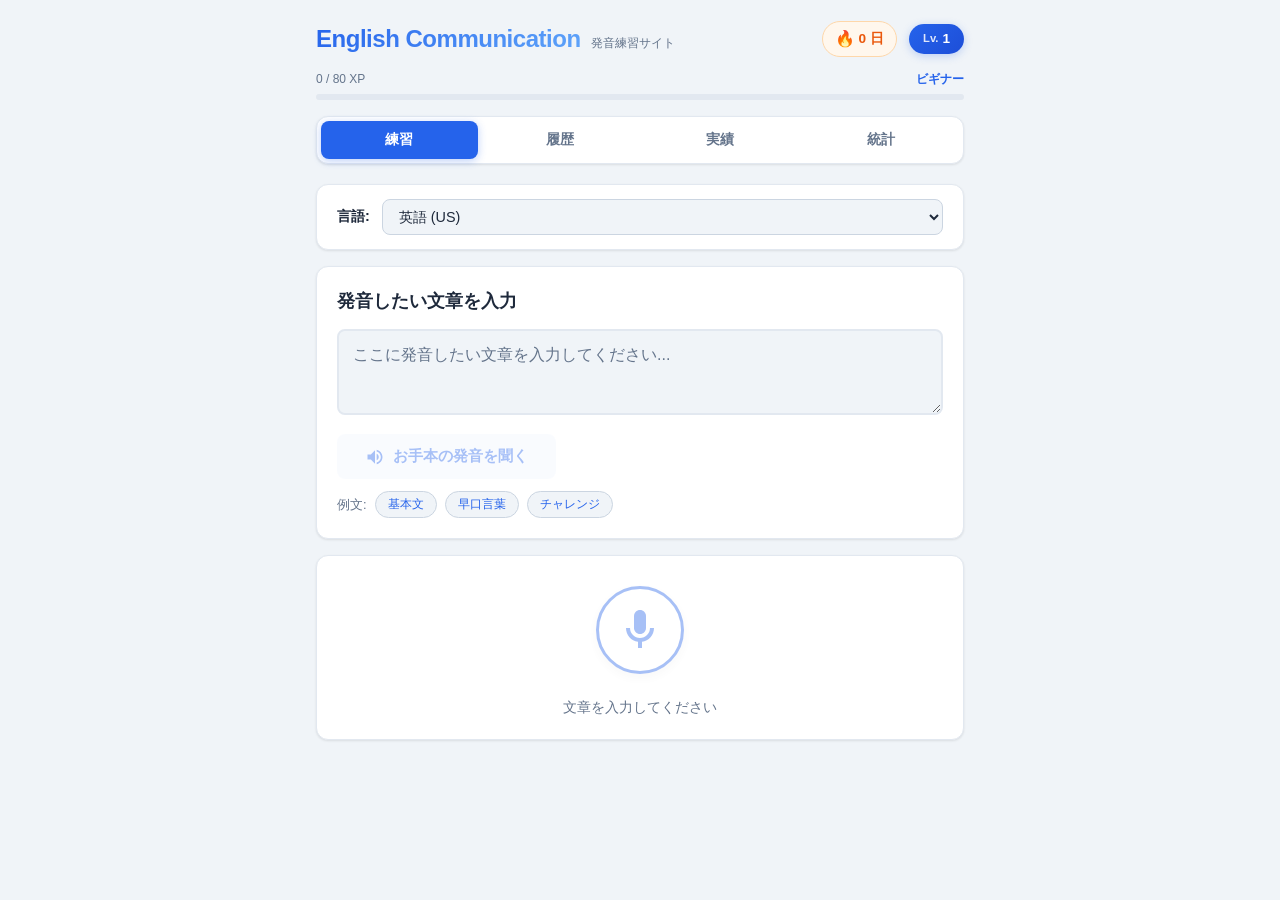
==== commit bbe143d6: "Add model pronunciation audio, advice, and blue/white theme redesign - Add Web Speech Synthesis API " ====
--- a/index.html
+++ b/index.html
@@ -3,7 +3,7 @@
 <head>
   <meta charset="UTF-8">
   <meta name="viewport" content="width=device-width, initial-scale=1.0">
-  <title>SpeakQuest - 発音チェッカー</title>
+  <title>English Communication 発音練習サイト</title>
   <link rel="stylesheet" href="style.css">
 </head>
 <body>
@@ -11,8 +11,8 @@
     <!-- Header -->
     <header id="header">
       <div class="header-left">
-        <h1 class="logo">SpeakQuest</h1>
-        <span class="tagline">発音マスターへの道</span>
+        <h1 class="logo">English Communication</h1>
+        <span class="tagline">発音練習サイト</span>
       </div>
       <div class="header-right">
         <div class="streak-badge" id="streakBadge" title="連続練習日数">
@@ -66,6 +66,14 @@
       <div class="card input-section">
         <h2>発音したい文章を入力</h2>
         <textarea id="targetText" placeholder="ここに発音したい文章を入力してください..." rows="3"></textarea>
+        <div class="model-audio-section">
+          <button id="playModelBtn" class="btn btn-model" disabled>
+            <svg class="speaker-icon" viewBox="0 0 24 24" width="20" height="20">
+              <path d="M3 9v6h4l5 5V4L7 9H3zm13.5 3c0-1.77-1.02-3.29-2.5-4.03v8.05c1.48-.73 2.5-2.25 2.5-4.02zM14 3.23v2.06c2.89.86 5 3.54 5 6.71s-2.11 5.85-5 6.71v2.06c4.01-.91 7-4.49 7-8.77s-2.99-7.86-7-8.77z" fill="currentColor"/>
+            </svg>
+            お手本の発音を聞く
+          </button>
+        </div>
         <div class="sample-sentences">
           <span class="sample-label">例文:</span>
           <button class="sample-btn" data-text="The quick brown fox jumps over the lazy dog.">基本文</button>
@@ -122,6 +130,12 @@
           <div id="wordAnalysis" class="word-grid"></div>
         </div>
 
+        <!-- Pronunciation Advice -->
+        <div class="pronunciation-advice" id="pronunciationAdvice" style="display:none;">
+          <h3>発音アドバイス</h3>
+          <div id="adviceList" class="advice-list"></div>
+        </div>
+
         <!-- Feedback -->
         <div class="feedback" id="feedback"></div>
 
--- a/style.css
+++ b/style.css
@@ -1,27 +1,29 @@
 /* ===== CSS Variables & Reset ===== */
 :root {
-  --primary: #6C5CE7;
-  --primary-light: #A29BFE;
-  --primary-dark: #5A4BD1;
-  --accent: #00CEC9;
-  --accent-light: #81ECEC;
-  --success: #00B894;
-  --warning: #FDCB6E;
-  --danger: #E17055;
-  --bg: #0F0F1A;
-  --bg-card: #1A1A2E;
-  --bg-card-hover: #222240;
-  --text: #EAEAEA;
-  --text-muted: #8888AA;
-  --border: #2A2A4A;
-  --xp-bar: #FFD93D;
-  --perfect: #FFD700;
-  --great: #00B894;
-  --good: #6C5CE7;
-  --ok: #FDCB6E;
-  --poor: #E17055;
+  --primary: #2563EB;
+  --primary-light: #60A5FA;
+  --primary-dark: #1D4ED8;
+  --accent: #3B82F6;
+  --accent-light: #93C5FD;
+  --success: #10B981;
+  --warning: #F59E0B;
+  --danger: #EF4444;
+  --bg: #F0F4F8;
+  --bg-card: #FFFFFF;
+  --bg-card-hover: #F8FAFC;
+  --text: #1E293B;
+  --text-muted: #64748B;
+  --border: #CBD5E1;
+  --border-light: #E2E8F0;
+  --xp-bar: #2563EB;
+  --perfect: #F59E0B;
+  --great: #10B981;
+  --good: #3B82F6;
+  --ok: #F59E0B;
+  --poor: #EF4444;
   --radius: 12px;
-  --shadow: 0 4px 20px rgba(0, 0, 0, 0.3);
+  --shadow: 0 1px 3px rgba(0, 0, 0, 0.06), 0 1px 2px rgba(0, 0, 0, 0.04);
+  --shadow-md: 0 4px 12px rgba(0, 0, 0, 0.08);
 }
 
 * {
@@ -59,17 +61,19 @@
 }
 
 .logo {
-  font-size: 1.6rem;
+  font-size: 1.5rem;
   font-weight: 800;
-  background: linear-gradient(135deg, var(--primary-light), var(--accent));
+  background: linear-gradient(135deg, var(--primary), var(--primary-light));
   -webkit-background-clip: text;
   background-clip: text;
   -webkit-text-fill-color: transparent;
+  letter-spacing: -0.02em;
 }
 
 .tagline {
   font-size: 0.75rem;
   color: var(--text-muted);
+  font-weight: 500;
 }
 
 .header-right {
@@ -82,12 +86,13 @@
   display: flex;
   align-items: center;
   gap: 4px;
-  background: linear-gradient(135deg, #e74c3c22, #e67e2222);
-  border: 1px solid #e74c3c44;
+  background: #FFF7ED;
+  border: 1px solid #FED7AA;
   padding: 4px 12px;
   border-radius: 20px;
   font-size: 0.85rem;
   font-weight: 600;
+  color: #EA580C;
 }
 
 .streak-icon {
@@ -103,12 +108,13 @@
   border-radius: 20px;
   font-size: 0.85rem;
   font-weight: 700;
-  box-shadow: 0 2px 10px rgba(108, 92, 231, 0.3);
+  color: white;
+  box-shadow: 0 2px 8px rgba(37, 99, 235, 0.25);
 }
 
 .level-icon {
   font-size: 0.7rem;
-  opacity: 0.8;
+  opacity: 0.85;
 }
 
 /* ===== XP Bar ===== */
@@ -125,20 +131,20 @@
 }
 
 .level-title {
-  color: var(--xp-bar);
+  color: var(--primary);
   font-weight: 600;
 }
 
 .xp-bar {
   height: 6px;
-  background: var(--border);
+  background: var(--border-light);
   border-radius: 3px;
   overflow: hidden;
 }
 
 .xp-fill {
   height: 100%;
-  background: linear-gradient(90deg, var(--xp-bar), #FF6B6B);
+  background: linear-gradient(90deg, var(--primary), var(--primary-light));
   border-radius: 3px;
   transition: width 0.8s cubic-bezier(0.4, 0, 0.2, 1);
 }
@@ -151,6 +157,8 @@
   background: var(--bg-card);
   border-radius: var(--radius);
   padding: 4px;
+  border: 1px solid var(--border-light);
+  box-shadow: var(--shadow);
 }
 
 .tab {
@@ -169,12 +177,12 @@
 .tab.active {
   background: var(--primary);
   color: white;
-  box-shadow: 0 2px 8px rgba(108, 92, 231, 0.4);
+  box-shadow: 0 2px 8px rgba(37, 99, 235, 0.3);
 }
 
 .tab:hover:not(.active) {
   color: var(--text);
-  background: var(--bg-card-hover);
+  background: var(--bg);
 }
 
 .tab-content {
@@ -188,7 +196,7 @@
 /* ===== Cards ===== */
 .card {
   background: var(--bg-card);
-  border: 1px solid var(--border);
+  border: 1px solid var(--border-light);
   border-radius: var(--radius);
   padding: 20px;
   margin-bottom: 16px;
@@ -213,6 +221,7 @@
   font-weight: 600;
   font-size: 0.9rem;
   white-space: nowrap;
+  color: var(--text);
 }
 
 .language-select select {
@@ -229,6 +238,7 @@
 .language-select select:focus {
   outline: none;
   border-color: var(--primary);
+  box-shadow: 0 0 0 3px rgba(37, 99, 235, 0.1);
 }
 
 /* ===== Input Section ===== */
@@ -236,22 +246,70 @@
   width: 100%;
   background: var(--bg);
   color: var(--text);
-  border: 2px solid var(--border);
+  border: 2px solid var(--border-light);
   border-radius: 8px;
   padding: 14px;
   font-size: 1rem;
   font-family: inherit;
   resize: vertical;
-  transition: border-color 0.3s;
+  transition: border-color 0.3s, box-shadow 0.3s;
 }
 
 textarea:focus {
   outline: none;
   border-color: var(--primary);
+  box-shadow: 0 0 0 3px rgba(37, 99, 235, 0.1);
 }
 
 textarea::placeholder {
   color: var(--text-muted);
+}
+
+/* ===== Model Audio Button ===== */
+.model-audio-section {
+  margin-top: 12px;
+  margin-bottom: 4px;
+}
+
+.btn-model {
+  display: inline-flex;
+  align-items: center;
+  gap: 8px;
+  padding: 10px 20px;
+  border: 1px solid var(--primary);
+  background: rgba(37, 99, 235, 0.06);
+  color: var(--primary);
+  border-radius: 8px;
+  font-size: 0.88rem;
+  font-weight: 600;
+  cursor: pointer;
+  transition: all 0.3s;
+}
+
+.btn-model:hover:not(:disabled) {
+  background: var(--primary);
+  color: white;
+  box-shadow: 0 2px 8px rgba(37, 99, 235, 0.3);
+}
+
+.btn-model:disabled {
+  opacity: 0.4;
+  cursor: not-allowed;
+}
+
+.btn-model.playing {
+  background: var(--primary);
+  color: white;
+  animation: pulse-model 1.5s infinite;
+}
+
+@keyframes pulse-model {
+  0%, 100% { box-shadow: 0 0 0 0 rgba(37, 99, 235, 0.3); }
+  50% { box-shadow: 0 0 0 8px rgba(37, 99, 235, 0); }
+}
+
+.speaker-icon {
+  flex-shrink: 0;
 }
 
 .sample-sentences {
@@ -271,11 +329,12 @@
   padding: 4px 12px;
   border: 1px solid var(--border);
   background: var(--bg);
-  color: var(--primary-light);
+  color: var(--primary);
   border-radius: 16px;
   font-size: 0.78rem;
   cursor: pointer;
   transition: all 0.2s;
+  font-weight: 500;
 }
 
 .sample-btn:hover {
@@ -300,8 +359,8 @@
   height: 88px;
   border-radius: 50%;
   border: 3px solid var(--primary);
-  background: linear-gradient(135deg, var(--bg-card), var(--bg));
-  color: var(--primary-light);
+  background: var(--bg-card);
+  color: var(--primary);
   cursor: pointer;
   transition: all 0.3s;
   position: relative;
@@ -309,13 +368,14 @@
   display: flex;
   align-items: center;
   justify-content: center;
+  box-shadow: var(--shadow-md);
 }
 
 .record-btn:hover:not(:disabled) {
-  background: linear-gradient(135deg, var(--primary-dark), var(--primary));
+  background: linear-gradient(135deg, var(--primary), var(--primary-dark));
   color: white;
   transform: scale(1.05);
-  box-shadow: 0 0 30px rgba(108, 92, 231, 0.5);
+  box-shadow: 0 0 24px rgba(37, 99, 235, 0.35);
 }
 
 .record-btn:disabled {
@@ -324,15 +384,15 @@
 }
 
 .record-btn.recording {
-  background: linear-gradient(135deg, var(--danger), #c0392b);
+  background: linear-gradient(135deg, var(--danger), #DC2626);
   border-color: var(--danger);
   color: white;
   animation: pulse-btn 1.5s infinite;
 }
 
 @keyframes pulse-btn {
-  0%, 100% { box-shadow: 0 0 0 0 rgba(225, 112, 85, 0.4); }
-  50% { box-shadow: 0 0 0 15px rgba(225, 112, 85, 0); }
+  0%, 100% { box-shadow: 0 0 0 0 rgba(239, 68, 68, 0.4); }
+  50% { box-shadow: 0 0 0 15px rgba(239, 68, 68, 0); }
 }
 
 .pulse-ring {
@@ -350,6 +410,7 @@
 
 .pulse-ring.active {
   animation: pulse-ring 1.5s infinite;
+  border-color: var(--danger);
 }
 
 @keyframes pulse-ring {
@@ -369,6 +430,7 @@
   background: var(--bg);
   border-radius: 8px;
   padding: 14px;
+  border: 1px solid var(--border-light);
 }
 
 .recognized-text h3 {
@@ -379,7 +441,8 @@
 
 .recognized-text p {
   font-size: 1rem;
-  color: var(--accent-light);
+  color: var(--primary);
+  font-weight: 500;
 }
 
 /* ===== Results Section ===== */
@@ -410,7 +473,7 @@
 
 .score-bg {
   fill: none;
-  stroke: var(--border);
+  stroke: var(--border-light);
   stroke-width: 8;
 }
 
@@ -437,6 +500,7 @@
   font-size: 2.4rem;
   font-weight: 800;
   line-height: 1;
+  color: var(--text);
 }
 
 .score-percent {
@@ -465,7 +529,7 @@
 
 .xp-gained-text {
   display: inline-block;
-  background: linear-gradient(135deg, var(--xp-bar), #FF6B6B);
+  background: linear-gradient(135deg, var(--primary), var(--primary-light));
   -webkit-background-clip: text;
   background-clip: text;
   -webkit-text-fill-color: transparent;
@@ -511,22 +575,100 @@
 }
 
 .word-correct {
-  background: rgba(0, 184, 148, 0.15);
+  background: rgba(16, 185, 129, 0.1);
   color: var(--success);
-  border: 1px solid rgba(0, 184, 148, 0.3);
+  border: 1px solid rgba(16, 185, 129, 0.25);
 }
 
 .word-incorrect {
-  background: rgba(225, 112, 85, 0.15);
+  background: rgba(239, 68, 68, 0.08);
   color: var(--danger);
-  border: 1px solid rgba(225, 112, 85, 0.3);
+  border: 1px solid rgba(239, 68, 68, 0.25);
   text-decoration: line-through;
 }
 
 .word-missing {
-  background: rgba(136, 136, 170, 0.1);
-  color: var(--text-muted);
-  border: 1px dashed rgba(136, 136, 170, 0.3);
+  background: rgba(100, 116, 139, 0.08);
+  color: var(--text-muted);
+  border: 1px dashed rgba(100, 116, 139, 0.3);
+}
+
+/* ===== Pronunciation Advice ===== */
+.pronunciation-advice {
+  text-align: left;
+  margin: 20px 0;
+  padding: 16px;
+  background: #EFF6FF;
+  border: 1px solid #BFDBFE;
+  border-radius: var(--radius);
+}
+
+.pronunciation-advice h3 {
+  font-size: 0.95rem;
+  color: var(--primary);
+  margin-bottom: 12px;
+  display: flex;
+  align-items: center;
+  gap: 6px;
+}
+
+.pronunciation-advice h3::before {
+  content: '\1F4A1';
+}
+
+.advice-list {
+  display: flex;
+  flex-direction: column;
+  gap: 10px;
+}
+
+.advice-item {
+  background: white;
+  border-radius: 8px;
+  padding: 12px 14px;
+  border-left: 3px solid var(--primary);
+  box-shadow: 0 1px 2px rgba(0, 0, 0, 0.04);
+}
+
+.advice-word {
+  font-weight: 700;
+  color: var(--danger);
+  font-size: 0.95rem;
+  margin-bottom: 4px;
+}
+
+.advice-phonetic {
+  font-size: 0.85rem;
+  color: var(--text-muted);
+  margin-bottom: 4px;
+  font-style: italic;
+}
+
+.advice-tip {
+  font-size: 0.85rem;
+  color: var(--text);
+  line-height: 1.5;
+}
+
+.advice-listen-btn {
+  display: inline-flex;
+  align-items: center;
+  gap: 4px;
+  margin-top: 6px;
+  padding: 3px 10px;
+  border: 1px solid var(--primary);
+  background: transparent;
+  color: var(--primary);
+  border-radius: 12px;
+  font-size: 0.75rem;
+  font-weight: 600;
+  cursor: pointer;
+  transition: all 0.2s;
+}
+
+.advice-listen-btn:hover {
+  background: var(--primary);
+  color: white;
 }
 
 /* ===== Feedback ===== */
@@ -539,6 +681,7 @@
   font-size: 0.9rem;
   line-height: 1.7;
   color: var(--text-muted);
+  border: 1px solid var(--border-light);
 }
 
 .feedback strong {
@@ -559,12 +702,12 @@
 .btn-primary {
   background: linear-gradient(135deg, var(--primary), var(--primary-dark));
   color: white;
-  box-shadow: 0 4px 12px rgba(108, 92, 231, 0.3);
+  box-shadow: 0 2px 8px rgba(37, 99, 235, 0.25);
 }
 
 .btn-primary:hover {
   transform: translateY(-2px);
-  box-shadow: 0 6px 20px rgba(108, 92, 231, 0.5);
+  box-shadow: 0 4px 16px rgba(37, 99, 235, 0.35);
 }
 
 .btn-secondary {
@@ -624,10 +767,12 @@
   align-items: center;
   transition: background 0.2s;
   cursor: pointer;
+  border: 1px solid var(--border-light);
 }
 
 .history-item:hover {
   background: var(--bg-card-hover);
+  border-color: var(--primary-light);
 }
 
 .history-left {
@@ -641,6 +786,7 @@
   overflow: hidden;
   text-overflow: ellipsis;
   margin-bottom: 4px;
+  color: var(--text);
 }
 
 .history-meta {
@@ -676,12 +822,12 @@
   padding: 16px;
   text-align: center;
   transition: all 0.3s;
-  border: 1px solid var(--border);
+  border: 1px solid var(--border-light);
 }
 
 .achievement-card.unlocked {
-  border-color: var(--xp-bar);
-  background: linear-gradient(135deg, rgba(255, 217, 61, 0.05), rgba(255, 107, 107, 0.05));
+  border-color: var(--primary-light);
+  background: linear-gradient(135deg, rgba(37, 99, 235, 0.04), rgba(96, 165, 250, 0.06));
 }
 
 .achievement-card.locked {
@@ -698,6 +844,7 @@
   font-size: 0.8rem;
   font-weight: 600;
   margin-bottom: 4px;
+  color: var(--text);
 }
 
 .achievement-card .desc {
@@ -718,12 +865,13 @@
   border-radius: 8px;
   padding: 14px 10px;
   text-align: center;
+  border: 1px solid var(--border-light);
 }
 
 .stat-value {
   font-size: 1.4rem;
   font-weight: 800;
-  color: var(--primary-light);
+  color: var(--primary);
   margin-bottom: 4px;
 }
 
@@ -775,7 +923,8 @@
   left: 0;
   right: 0;
   bottom: 0;
-  background: rgba(0, 0, 0, 0.7);
+  background: rgba(15, 23, 42, 0.5);
+  backdrop-filter: blur(4px);
   display: flex;
   align-items: center;
   justify-content: center;
@@ -790,7 +939,7 @@
 
 .modal {
   background: var(--bg-card);
-  border: 1px solid var(--border);
+  border: 1px solid var(--border-light);
   border-radius: 16px;
   padding: 32px;
   text-align: center;
@@ -799,6 +948,7 @@
   position: relative;
   overflow: hidden;
   animation: modalPop 0.4s cubic-bezier(0.175, 0.885, 0.32, 1.275);
+  box-shadow: 0 20px 60px rgba(0, 0, 0, 0.15);
 }
 
 @keyframes modalPop {
@@ -809,7 +959,7 @@
 .modal h2 {
   font-size: 1.3rem;
   margin-bottom: 16px;
-  background: linear-gradient(135deg, var(--xp-bar), #FF6B6B);
+  background: linear-gradient(135deg, var(--primary), var(--primary-light));
   -webkit-background-clip: text;
   background-clip: text;
   -webkit-text-fill-color: transparent;
@@ -818,13 +968,13 @@
 .new-level {
   font-size: 3rem;
   font-weight: 900;
-  color: var(--primary-light);
+  color: var(--primary);
   margin: 10px 0;
 }
 
 .new-title {
   font-size: 1.1rem;
-  color: var(--xp-bar);
+  color: var(--primary-light);
   font-weight: 600;
   margin-bottom: 20px;
 }
@@ -838,6 +988,7 @@
   font-size: 1.1rem;
   font-weight: 700;
   margin-bottom: 6px;
+  color: var(--text);
 }
 
 .achievement-modal .achievement-desc {
@@ -852,12 +1003,12 @@
   bottom: 30px;
   left: 50%;
   transform: translateX(-50%) translateY(100px);
-  background: var(--bg-card);
-  border: 1px solid var(--border);
+  background: var(--text);
+  color: white;
   padding: 12px 24px;
   border-radius: 8px;
   font-size: 0.9rem;
-  box-shadow: 0 8px 30px rgba(0, 0, 0, 0.4);
+  box-shadow: 0 8px 30px rgba(0, 0, 0, 0.2);
   z-index: 2000;
   transition: transform 0.4s cubic-bezier(0.4, 0, 0.2, 1);
   pointer-events: none;
